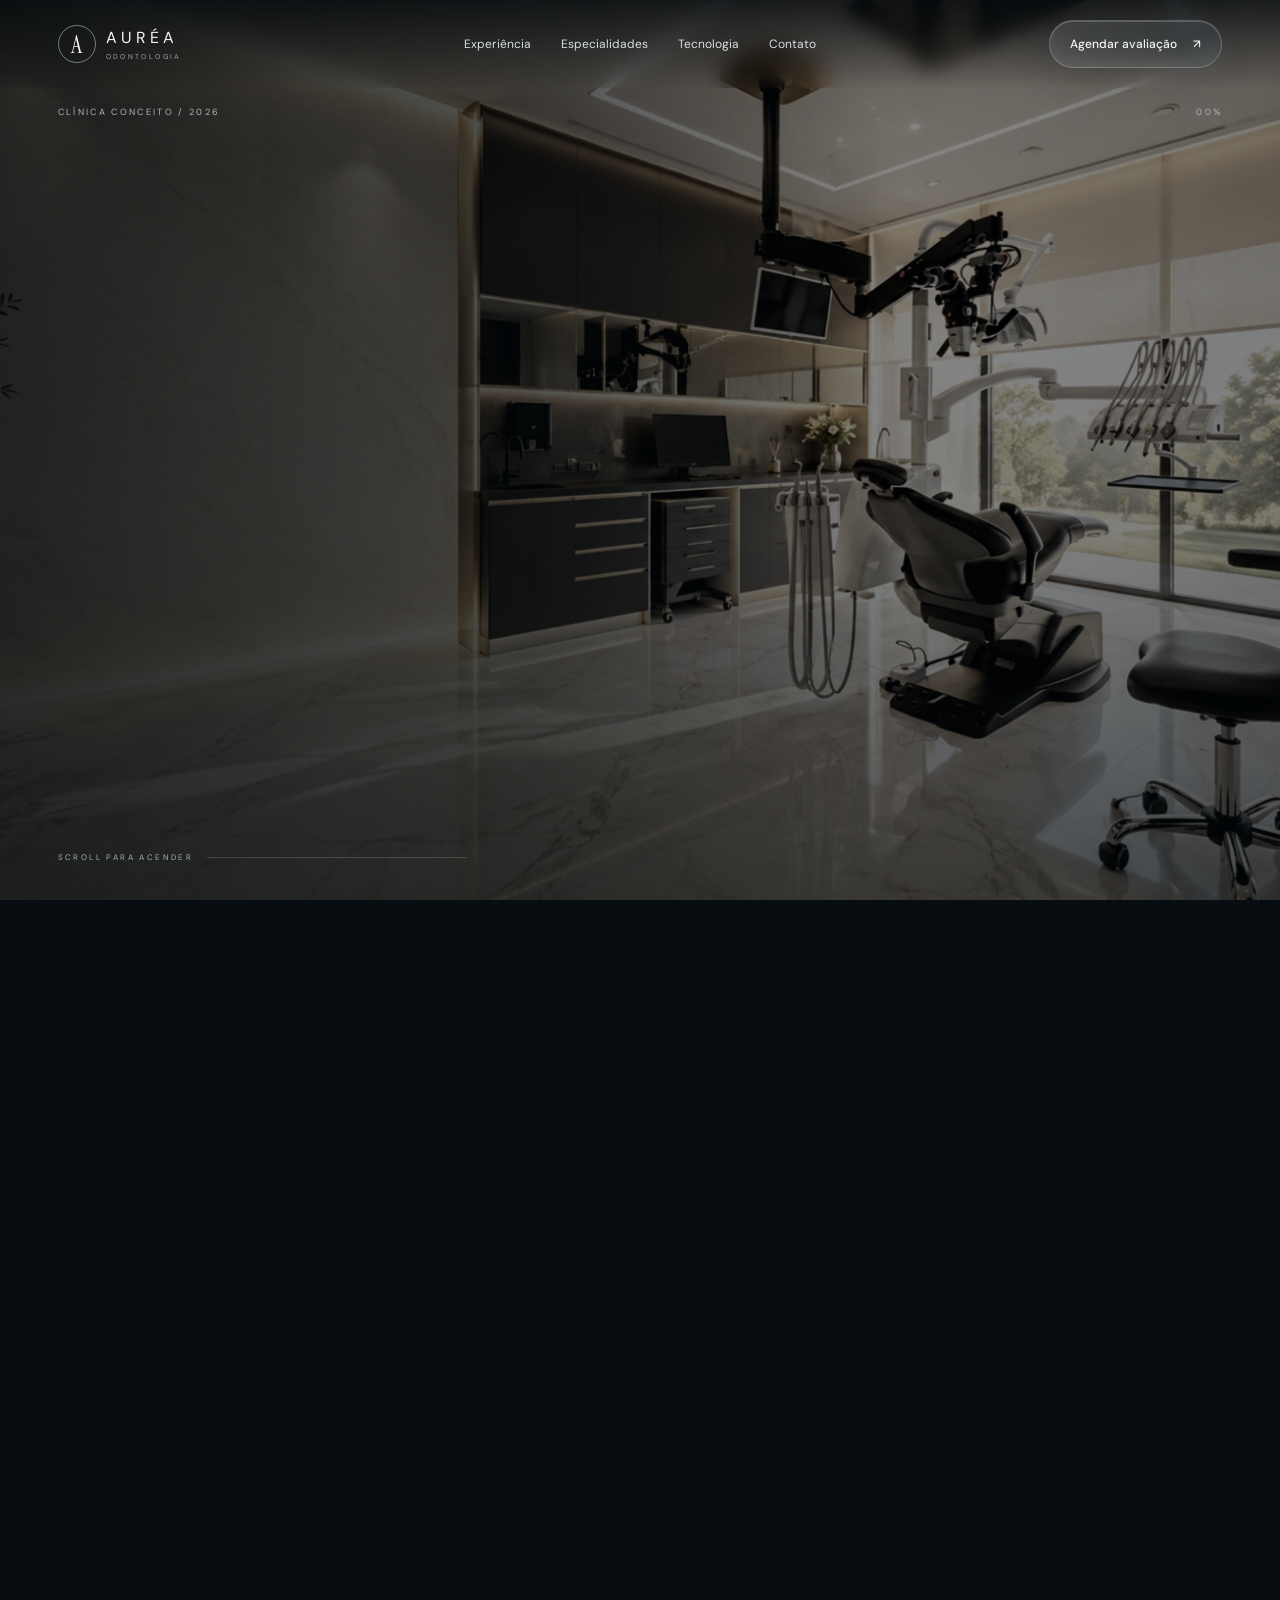
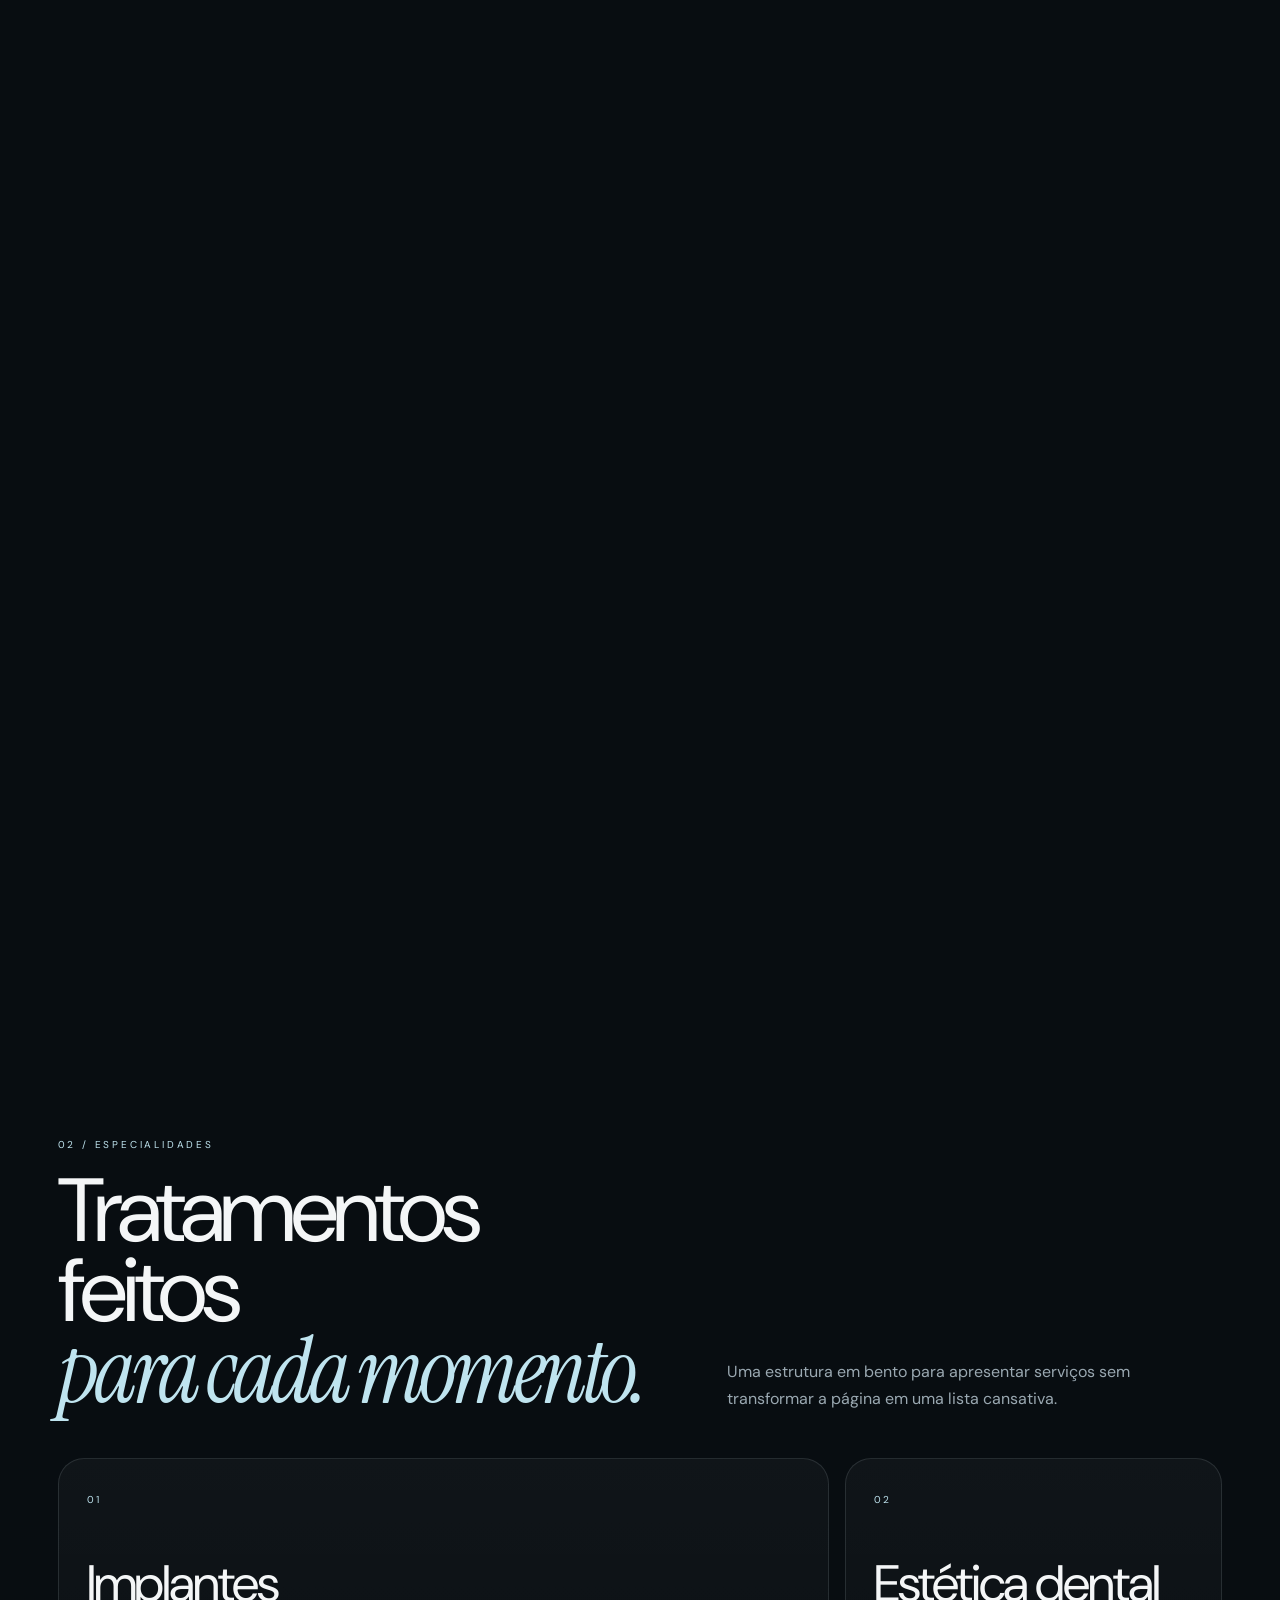
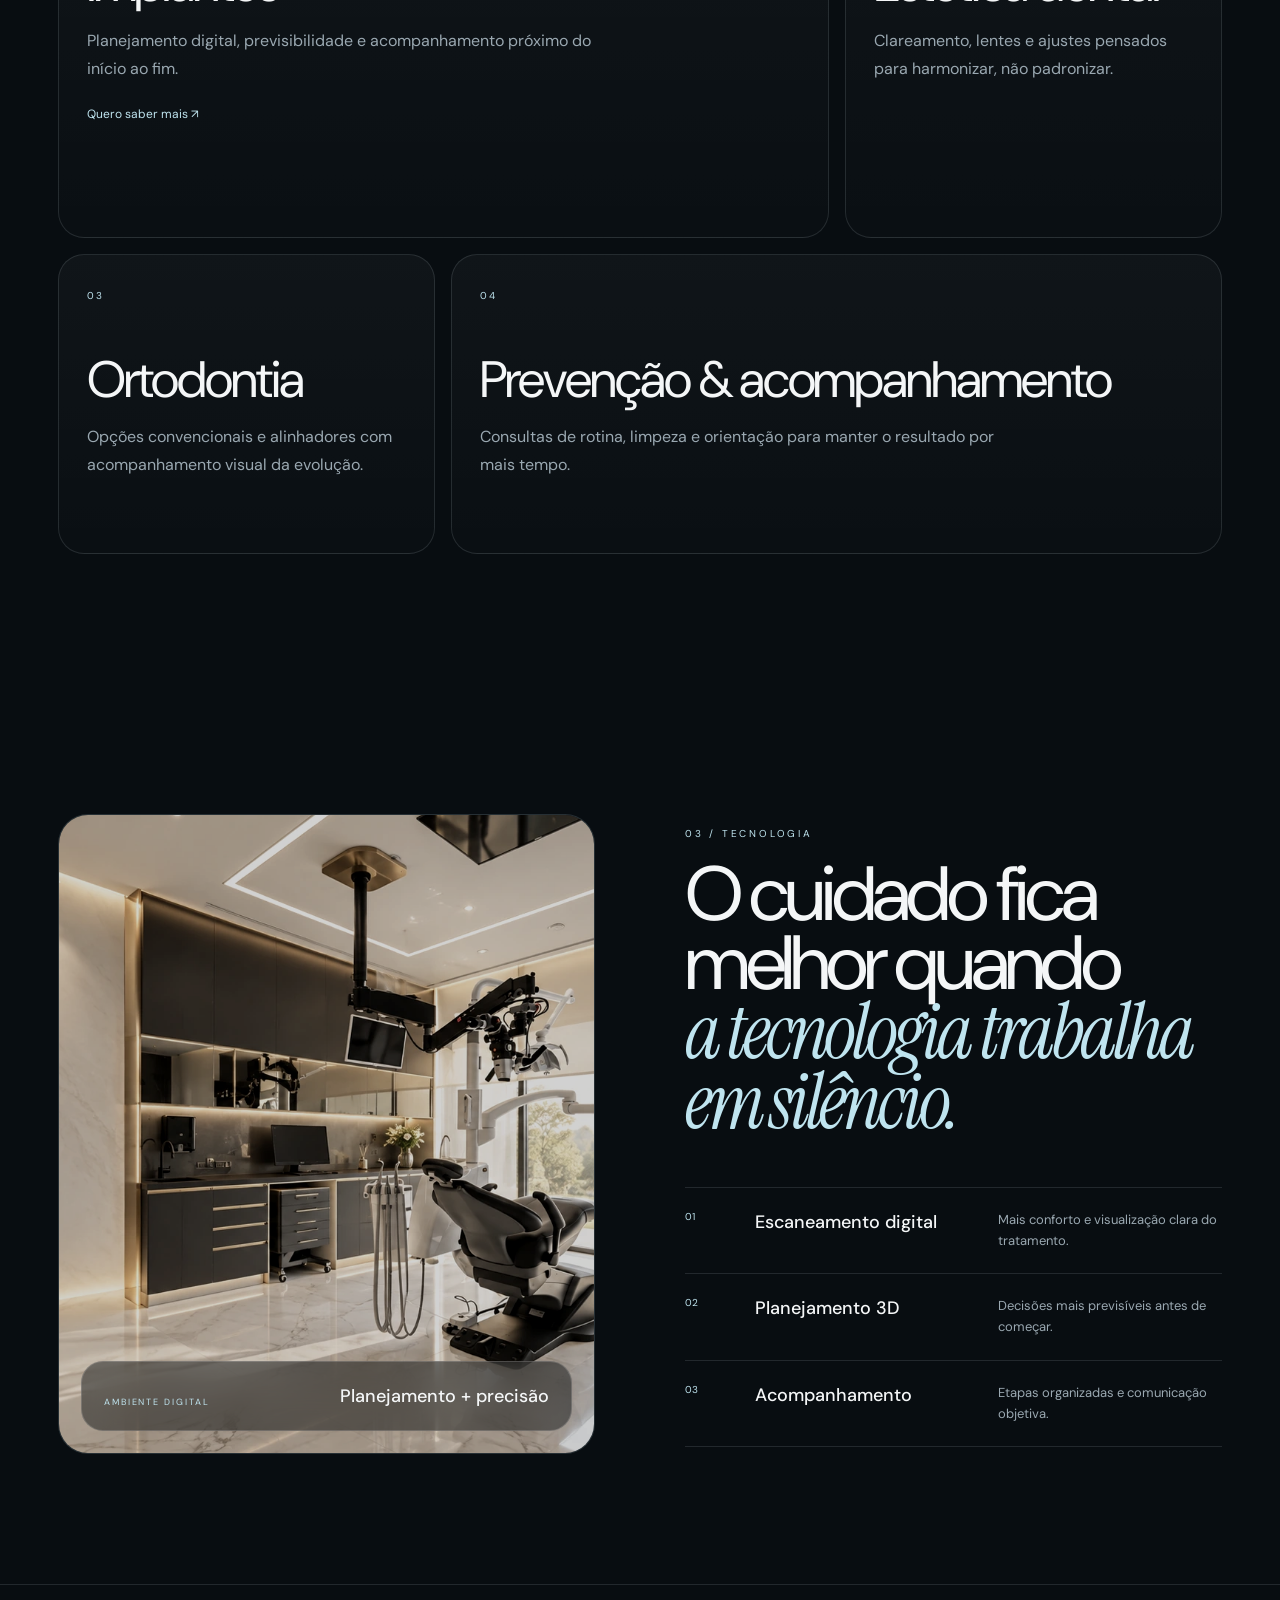
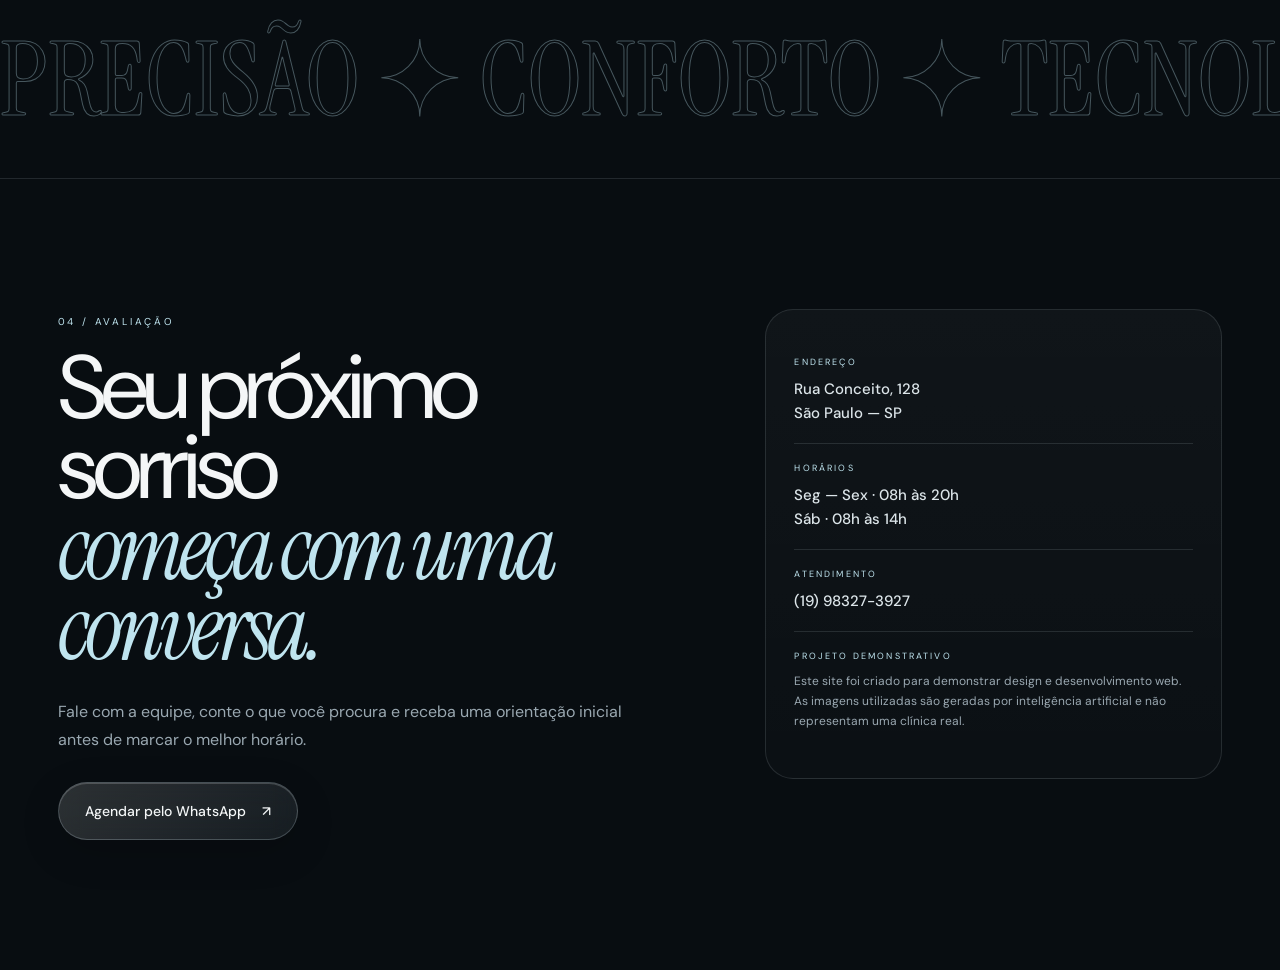
==== projects/aurea-odontologia/index.html @ 2e940f2f "Add files via upload" ====
<!doctype html>
<html lang="pt-BR">
<head>
  <meta charset="utf-8" />
  <meta name="viewport" content="width=device-width,initial-scale=1" />
  <meta name="description" content="Auréa Odontologia — projeto demonstrativo de clínica odontológica premium, com experiência interativa e atendimento humanizado." />
  <meta name="theme-color" content="#0a0f13" />
  <title>Auréa Odontologia — Precisão, conforto e cuidado</title>
  <link rel="preconnect" href="https://fonts.googleapis.com">
  <link rel="preconnect" href="https://fonts.gstatic.com" crossorigin>
  <link href="https://fonts.googleapis.com/css2?family=DM+Sans:wght@300;400;500;600&family=Instrument+Serif:ital@0;1&display=swap" rel="stylesheet">
  <link rel="stylesheet" href="styles.css" />
</head>
<body>
  <div class="grain" aria-hidden="true"></div>

  <header class="nav" id="nav">
    <a class="brand" href="#inicio">
      <span class="brand__mark">A</span>
      <span class="brand__name">AURÉA</span>
      <small>ODONTOLOGIA</small>
    </a>

    <nav class="nav__links" aria-label="Navegação principal">
      <a href="#experiencia">Experiência</a>
      <a href="#especialidades">Especialidades</a>
      <a href="#tecnologia">Tecnologia</a>
      <a href="#contato">Contato</a>
    </nav>

    <a class="nav__cta glass-btn" href="#contato">Agendar avaliação <span>↗</span></a>
  </header>

  <main>
    <section class="hero-sequence" id="inicio">
      <div class="hero-sticky" id="heroSticky">
        <div class="hero-media" id="heroMedia" aria-hidden="true">
          <img src="assets/clinic-premium.webp" alt="" id="clinicImage" />
          <div class="hero-darkness" id="heroDarkness"></div>
          <div class="light light--ceiling-a" id="lightA"></div>
          <div class="light light--ceiling-b" id="lightB"></div>
          <div class="light light--wall" id="lightWall"></div>
          <div class="light light--floor" id="lightFloor"></div>
          <div class="mouse-spotlight" id="mouseSpotlight"></div>
          <div class="hero-reflection" id="heroReflection"></div>
        </div>

        <div class="hero-content">
          <div class="hero-meta">
            <span>CLÍNICA CONCEITO / 2026</span>
            <span class="progress-label" id="progressLabel">00%</span>
          </div>

          <div class="hero-copy">
            <p class="eyebrow hero-step" data-start="0.02" data-end="0.20">ODONTOLOGIA PREMIUM</p>

            <h1>
              <span class="hero-line hero-step" data-start="0.04" data-end="0.24">PRECISÃO.</span>
              <span class="hero-line hero-line--accent hero-step" data-start="0.20" data-end="0.42">CONFORTO.</span>
              <span class="hero-line hero-step" data-start="0.40" data-end="0.62">TECNOLOGIA.</span>
              <span class="hero-line hero-line--serif hero-step" data-start="0.60" data-end="0.84">CUIDADO.</span>
            </h1>

            <div class="hero-final hero-step" data-start="0.75" data-end="0.96">
              <p>Uma experiência pensada para transformar a forma como você se sente dentro de uma clínica odontológica.</p>
              <a class="glass-btn glass-btn--large" href="#contato">Agendar avaliação <span>↗</span></a>
            </div>
          </div>

          <div class="hero-scroll">
            <span>SCROLL PARA ACENDER</span>
            <i><b id="scrollFill"></b></i>
          </div>
        </div>
      </div>
    </section>

    <section class="experience section" id="experiencia">
      <div class="shell experience__grid">
        <div class="experience__intro reveal">
          <span class="section-index">01 / EXPERIÊNCIA</span>
          <h2>Menos sensação de consultório.<br><em>Mais sensação de cuidado.</em></h2>
        </div>

        <div class="experience__copy reveal">
          <p class="lead">A proposta da Auréa é simples: unir uma clínica bonita, tecnologia de ponta e um atendimento que explica cada etapa sem complicar.</p>
          <p>O paciente sabe o que vai acontecer, quanto tempo leva e por que aquele tratamento faz sentido. Sem pressa e sem excesso de informação.</p>
        </div>
      </div>
    </section>

    <section class="specialties section" id="especialidades">
      <div class="shell">
        <header class="section-head reveal">
          <div>
            <span class="section-index">02 / ESPECIALIDADES</span>
            <h2>Tratamentos feitos<br><em>para cada momento.</em></h2>
          </div>
          <p>Uma estrutura em bento para apresentar serviços sem transformar a página em uma lista cansativa.</p>
        </header>

        <div class="bento">
          <article class="bento-card bento-card--large spotlight-card reveal">
            <span>01</span>
            <h3>Implantes</h3>
            <p>Planejamento digital, previsibilidade e acompanhamento próximo do início ao fim.</p>
            <a href="#contato">Quero saber mais ↗</a>
          </article>

          <article class="bento-card spotlight-card reveal">
            <span>02</span>
            <h3>Estética dental</h3>
            <p>Clareamento, lentes e ajustes pensados para harmonizar, não padronizar.</p>
          </article>

          <article class="bento-card spotlight-card reveal">
            <span>03</span>
            <h3>Ortodontia</h3>
            <p>Opções convencionais e alinhadores com acompanhamento visual da evolução.</p>
          </article>

          <article class="bento-card bento-card--wide spotlight-card reveal">
            <span>04</span>
            <h3>Prevenção & acompanhamento</h3>
            <p>Consultas de rotina, limpeza e orientação para manter o resultado por mais tempo.</p>
          </article>
        </div>
      </div>
    </section>

    <section class="technology section" id="tecnologia">
      <div class="shell technology__grid">
        <div class="technology__visual reveal" id="techVisual">
          <img src="assets/clinic-premium.webp" alt="Interior premium da clínica Auréa" />
          <div class="tech-glass">
            <span>AMBIENTE DIGITAL</span>
            <strong>Planejamento + precisão</strong>
          </div>
        </div>

        <div class="technology__copy reveal">
          <span class="section-index">03 / TECNOLOGIA</span>
          <h2>O cuidado fica melhor quando<br><em>a tecnologia trabalha em silêncio.</em></h2>
          <div class="tech-list">
            <div><span>01</span><strong>Escaneamento digital</strong><p>Mais conforto e visualização clara do tratamento.</p></div>
            <div><span>02</span><strong>Planejamento 3D</strong><p>Decisões mais previsíveis antes de começar.</p></div>
            <div><span>03</span><strong>Acompanhamento</strong><p>Etapas organizadas e comunicação objetiva.</p></div>
          </div>
        </div>
      </div>
    </section>

    <section class="manifesto section">
      <div class="manifesto__track" aria-hidden="true">
        <span>PRECISÃO ✦ CONFORTO ✦ TECNOLOGIA ✦ CUIDADO ✦ </span>
        <span>PRECISÃO ✦ CONFORTO ✦ TECNOLOGIA ✦ CUIDADO ✦ </span>
      </div>
    </section>

    <section class="contact section" id="contato">
      <div class="shell contact__grid">
        <div class="contact__copy reveal">
          <span class="section-index">04 / AVALIAÇÃO</span>
          <h2>Seu próximo sorriso<br><em>começa com uma conversa.</em></h2>
          <p>Fale com a equipe, conte o que você procura e receba uma orientação inicial antes de marcar o melhor horário.</p>
          <a class="glass-btn glass-btn--large" href="https://wa.me/5519983273927" target="_blank" rel="noopener">Agendar pelo WhatsApp <span>↗</span></a>
        </div>

        <div class="contact-card reveal">
          <div>
            <span>ENDEREÇO</span>
            <strong>Rua Conceito, 128<br>São Paulo — SP</strong>
          </div>
          <div>
            <span>HORÁRIOS</span>
            <strong>Seg — Sex · 08h às 20h<br>Sáb · 08h às 14h</strong>
          </div>
          <div>
            <span>ATENDIMENTO</span>
            <strong>(19) 98327-3927</strong>
          </div>
          <div class="demo-note">
            <span>PROJETO DEMONSTRATIVO</span>
            <p>Este site foi criado para demonstrar design e desenvolvimento web. As imagens utilizadas são geradas por inteligência artificial e não representam uma clínica real.</p>
          </div>
        </div>
      </div>
    </section>
  </main>

  <script src="script.js"></script>
</body>
</html>
---- projects/aurea-odontologia/styles.css ----
:root{
  --bg:#080d11;
  --panel:#0d1419;
  --panel-2:#111a20;
  --text:#f4f6f7;
  --muted:#9aa8b1;
  --line:rgba(223,237,244,.12);
  --cyan:#bfe4ef;
  --cyan-strong:#78c4d6;
  --silver:#dce7ec;
  --gold:#c8b081;
  --pad:clamp(20px,4.5vw,76px);
  --ease:cubic-bezier(.2,.72,.2,1);
  --serif:"Instrument Serif",Georgia,serif;
  --sans:"DM Sans",Arial,sans-serif;
}
*{box-sizing:border-box}
html{scroll-behavior:smooth}
body{margin:0;background:var(--bg);color:var(--text);font-family:var(--sans);overflow-x:hidden}
a{color:inherit;text-decoration:none}
img{display:block;max-width:100%}
::selection{background:var(--cyan);color:#061017}
.grain{position:fixed;inset:0;z-index:80;pointer-events:none;opacity:.035;background-image:url("data:image/svg+xml,%3Csvg viewBox='0 0 180 180' xmlns='http://www.w3.org/2000/svg'%3E%3Cfilter id='n'%3E%3CfeTurbulence type='fractalNoise' baseFrequency='.85' numOctaves='4' stitchTiles='stitch'/%3E%3C/filter%3E%3Crect width='100%25' height='100%25' filter='url(%23n)' opacity='.8'/%3E%3C/svg%3E");mix-blend-mode:soft-light}
.shell{padding-inline:var(--pad)}
.section{padding:130px 0}
.section-index{font-size:10px;letter-spacing:.28em;color:var(--cyan);text-transform:uppercase}

.nav{position:fixed;top:0;left:0;right:0;z-index:50;display:grid;grid-template-columns:1fr auto 1fr;align-items:center;padding:20px var(--pad);background:linear-gradient(to bottom,rgba(5,9,12,.78),rgba(5,9,12,0));backdrop-filter:blur(10px)}
.brand{display:grid;grid-template-columns:auto auto;column-gap:10px;align-items:center;width:max-content}
.brand__mark{grid-row:1/3;width:38px;height:38px;border:1px solid rgba(191,228,239,.5);border-radius:50%;display:grid;place-items:center;font-family:var(--serif);font-size:24px}
.brand__name{font-size:16px;letter-spacing:.26em}
.brand small{font-size:7px;letter-spacing:.34em;color:var(--muted)}
.nav__links{display:flex;gap:30px;font-size:12px;color:#d7e0e5}
.nav__links a{position:relative;padding:8px 0}
.nav__links a::after{content:"";position:absolute;left:0;bottom:0;width:100%;height:1px;background:var(--cyan);transform:scaleX(0);transform-origin:right;transition:transform .35s var(--ease)}
.nav__links a:hover::after{transform:scaleX(1);transform-origin:left}
.nav__cta{justify-self:end}

.glass-btn{display:inline-flex;align-items:center;justify-content:center;gap:16px;min-height:48px;padding:0 20px;border-radius:999px;border:1px solid rgba(216,235,243,.22);background:linear-gradient(135deg,rgba(255,255,255,.15),rgba(191,228,239,.08));box-shadow:inset 0 1px 0 rgba(255,255,255,.18),0 12px 40px rgba(0,0,0,.16);backdrop-filter:blur(14px);font-size:12px;font-weight:500;transition:transform .35s var(--ease),background .35s,border-color .35s}
.glass-btn:hover{transform:translateY(-2px);border-color:rgba(191,228,239,.5);background:linear-gradient(135deg,rgba(255,255,255,.21),rgba(120,196,214,.13))}
.glass-btn--large{min-height:58px;padding:0 26px;font-size:14px}

.hero-sequence{height:220vh;position:relative}
.hero-sticky{position:sticky;top:0;height:100vh;overflow:hidden;background:#05090c}
.hero-media{position:absolute;inset:0;overflow:hidden}
.hero-media img{width:100%;height:100%;object-fit:cover;object-position:center;transform:scale(1.025);filter:saturate(.62) brightness(.72) contrast(1.08);will-change:transform,filter}
.hero-darkness{position:absolute;inset:0;background:linear-gradient(90deg,rgba(4,8,11,.9) 0%,rgba(4,8,11,.66) 42%,rgba(4,8,11,.33) 70%,rgba(4,8,11,.38) 100%),linear-gradient(0deg,rgba(3,7,9,.55),transparent 42%);opacity:.86;pointer-events:none}
.light{position:absolute;pointer-events:none;opacity:0;mix-blend-mode:screen;will-change:opacity,transform,filter}
.light--ceiling-a{left:0;top:0;width:48%;height:34%;background:radial-gradient(ellipse at 34% 8%,rgba(210,246,255,.55),rgba(120,196,214,.12) 28%,transparent 70%);filter:blur(18px)}
.light--ceiling-b{right:4%;top:-2%;width:56%;height:38%;background:radial-gradient(ellipse at 58% 10%,rgba(222,247,255,.52),rgba(120,196,214,.1) 30%,transparent 72%);filter:blur(20px)}
.light--wall{left:-6%;top:18%;width:38%;height:58%;background:radial-gradient(ellipse at 28% 46%,rgba(191,228,239,.30),rgba(191,228,239,.06) 42%,transparent 74%);filter:blur(26px)}
.light--floor{left:14%;right:9%;bottom:-12%;height:46%;background:radial-gradient(ellipse at 54% 36%,rgba(174,226,239,.22),rgba(200,176,129,.08) 36%,transparent 72%);filter:blur(24px)}
.mouse-spotlight{position:absolute;width:420px;height:420px;border-radius:50%;pointer-events:none;background:radial-gradient(circle,rgba(210,244,253,.19) 0%,rgba(138,210,227,.08) 24%,rgba(0,0,0,0) 68%);transform:translate(-50%,-50%);opacity:0;mix-blend-mode:screen;filter:blur(6px);transition:opacity .35s}
.hero-reflection{position:absolute;inset:-40% -10%;background:linear-gradient(105deg,transparent 35%,rgba(255,255,255,.08) 46%,rgba(191,228,239,.1) 50%,transparent 61%);transform:translateX(-55%);opacity:.0;mix-blend-mode:screen;pointer-events:none}

.hero-content{position:relative;z-index:3;height:100%;padding:106px var(--pad) 38px;display:flex;flex-direction:column}
.hero-meta{display:flex;justify-content:space-between;font-size:9px;letter-spacing:.26em;color:#aab9c1;text-transform:uppercase}
.hero-copy{margin-top:auto;margin-bottom:auto;max-width:1040px}
.eyebrow{margin:0 0 18px;font-size:10px;letter-spacing:.35em;color:var(--cyan)}
.hero-copy h1{margin:0;display:flex;flex-direction:column;align-items:flex-start}
.hero-line{display:block;font-size:clamp(72px,10vw,162px);line-height:.75;letter-spacing:-.055em;font-weight:500;opacity:0;transform:translateY(38px);filter:blur(8px);will-change:transform,opacity,filter}
.hero-line--accent{color:var(--cyan)}
.hero-line--serif{font-family:var(--serif);font-style:italic;font-weight:400;color:var(--silver);letter-spacing:-.035em}
.hero-final{display:flex;align-items:center;gap:24px;margin-top:36px;opacity:0;transform:translateY(26px)}
.hero-final p{max-width:470px;margin:0;font-size:15px;line-height:1.65;color:#c8d4da}
.hero-step{will-change:opacity,transform,filter}
.hero-scroll{display:flex;align-items:center;gap:14px;font-size:8px;letter-spacing:.3em;color:#9fb0b8;text-transform:uppercase}
.hero-scroll i{display:block;width:min(260px,34vw);height:1px;background:rgba(255,255,255,.15);overflow:hidden}
.hero-scroll i b{display:block;height:100%;width:0;background:linear-gradient(90deg,var(--cyan-strong),var(--cyan));box-shadow:0 0 16px rgba(120,196,214,.8)}

.experience__grid{display:grid;grid-template-columns:1.1fr .9fr;gap:8vw;align-items:start}
.experience__intro h2,.section-head h2,.technology__copy h2,.contact__copy h2{margin:18px 0 0;font-size:clamp(52px,7vw,104px);line-height:.9;letter-spacing:-.055em;font-weight:400}
.experience__intro h2 em,.section-head h2 em,.technology__copy h2 em,.contact__copy h2 em{font-family:var(--serif);font-style:italic;color:var(--cyan);font-weight:400}
.experience__copy{padding-top:44px}
.experience__copy p{color:var(--muted);line-height:1.78;font-size:16px}
.experience__copy .lead{color:#dbe3e7;font-size:24px;line-height:1.48}

.section-head{display:grid;grid-template-columns:1.1fr .9fr;gap:5vw;align-items:end;margin-bottom:46px}
.section-head p{margin:0;color:var(--muted);line-height:1.7;max-width:420px}
.bento{display:grid;grid-template-columns:repeat(12,1fr);grid-auto-rows:minmax(180px,auto);gap:16px}
.bento-card{position:relative;grid-column:span 4;min-height:300px;padding:28px;border:1px solid var(--line);border-radius:26px;background:linear-gradient(180deg,rgba(255,255,255,.035),rgba(255,255,255,.012));overflow:hidden;isolation:isolate;transition:transform .4s var(--ease),border-color .4s}
.bento-card--large{grid-column:span 8;min-height:380px}
.bento-card--wide{grid-column:span 8}
.bento-card::before{content:"";position:absolute;inset:0;background:radial-gradient(circle at var(--mx,50%) var(--my,50%),rgba(191,228,239,.14),rgba(191,228,239,.035) 28%,transparent 62%);opacity:0;transition:opacity .3s;z-index:-1}
.bento-card:hover{transform:translateY(-6px);border-color:rgba(191,228,239,.28)}
.bento-card:hover::before{opacity:1}
.bento-card>span{font-size:10px;color:var(--cyan);letter-spacing:.2em}
.bento-card h3{margin:42px 0 10px;font-size:clamp(32px,4vw,58px);letter-spacing:-.04em;font-weight:400}
.bento-card p{max-width:520px;margin:0;color:var(--muted);line-height:1.7}
.bento-card a{display:inline-block;margin-top:24px;font-size:12px;color:var(--cyan)}

.technology__grid{display:grid;grid-template-columns:1fr 1fr;gap:7vw;align-items:center}
.technology__visual{position:relative;border-radius:30px;overflow:hidden;border:1px solid var(--line);min-height:640px;background:#0c1419}
.technology__visual img{width:100%;height:100%;position:absolute;inset:0;object-fit:cover;object-position:60% center;transform:scale(1.07);filter:saturate(.72) contrast(1.04) brightness(.82)}
.tech-glass{position:absolute;left:22px;right:22px;bottom:22px;padding:22px;border-radius:22px;border:1px solid rgba(255,255,255,.16);background:rgba(7,12,15,.46);backdrop-filter:blur(16px);display:flex;justify-content:space-between;align-items:end;gap:20px}
.tech-glass span{font-size:9px;letter-spacing:.22em;color:var(--cyan)}
.tech-glass strong{font-size:18px;font-weight:500}
.technology__copy h2{font-size:clamp(48px,6vw,86px)}
.tech-list{margin-top:50px;border-top:1px solid var(--line)}
.tech-list>div{display:grid;grid-template-columns:52px 1fr 1fr;gap:18px;align-items:start;padding:22px 0;border-bottom:1px solid var(--line)}
.tech-list span{font-size:10px;color:var(--cyan)}
.tech-list strong{font-size:18px;font-weight:500}
.tech-list p{margin:0;color:var(--muted);font-size:13px;line-height:1.6}

.manifesto{padding-block:50px;border-block:1px solid var(--line);overflow:hidden}
.manifesto__track{display:flex;width:max-content;animation:marquee 28s linear infinite;font-family:var(--serif);font-size:clamp(54px,8vw,116px);line-height:.9;color:transparent;-webkit-text-stroke:1px rgba(191,228,239,.34);white-space:nowrap}
@keyframes marquee{to{transform:translateX(-50%)}}

.contact__grid{display:grid;grid-template-columns:1.15fr .85fr;gap:7vw;align-items:start}
.contact__copy p{max-width:600px;color:var(--muted);font-size:16px;line-height:1.75;margin:28px 0}
.contact-card{border:1px solid var(--line);border-radius:28px;background:linear-gradient(180deg,rgba(255,255,255,.035),rgba(255,255,255,.015));padding:28px}
.contact-card>div{padding:18px 0;border-bottom:1px solid var(--line)}
.contact-card>div:last-child{border-bottom:0}
.contact-card span{display:block;font-size:9px;letter-spacing:.24em;color:var(--cyan);margin-bottom:9px}
.contact-card strong{font-size:15px;line-height:1.6;font-weight:500;color:#dce5e9}
.demo-note p{margin:0;color:var(--muted);font-size:12px;line-height:1.7}

.reveal{opacity:0;transform:translateY(28px);transition:opacity .9s var(--ease),transform .9s var(--ease)}
.reveal.is-visible{opacity:1;transform:none}

@media(max-width:1000px){
  .nav{grid-template-columns:1fr auto}.nav__links{display:none}
  .experience__grid,.section-head,.technology__grid,.contact__grid{grid-template-columns:1fr}
  .experience__copy{padding-top:0}
  .bento-card,.bento-card--large,.bento-card--wide{grid-column:span 6}
  .technology__visual{min-height:520px}
}
@media(max-width:680px){
  :root{--pad:18px}
  .nav{padding:15px 18px}.brand__name{font-size:14px}.brand small{font-size:6px}.brand__mark{width:34px;height:34px}.nav__cta{min-height:42px;padding-inline:15px;font-size:10px}
  .hero-sequence{height:195vh}.hero-content{padding-top:90px;padding-bottom:22px}
  .hero-line{font-size:clamp(52px,17vw,82px);line-height:.78}.hero-final{align-items:flex-start;flex-direction:column;gap:16px;margin-top:28px}.hero-final p{font-size:13px;max-width:330px}
  .hero-meta{font-size:7px}.hero-scroll{font-size:7px}.hero-scroll i{width:130px}
  .section{padding:96px 0}
  .experience__intro h2,.section-head h2,.technology__copy h2,.contact__copy h2{font-size:clamp(44px,13vw,66px)}
  .experience__copy .lead{font-size:20px}
  .bento{grid-template-columns:1fr}.bento-card,.bento-card--large,.bento-card--wide{grid-column:1;min-height:280px}
  .technology__visual{min-height:420px}
  .tech-list>div{grid-template-columns:38px 1fr}.tech-list p{grid-column:2}
  .tech-glass{flex-direction:column;align-items:flex-start}
}
@media(hover:none){.mouse-spotlight{display:none}.bento-card::before{display:none}}
@media(prefers-reduced-motion:reduce){*,*::before,*::after{animation-duration:.001ms!important;animation-iteration-count:1!important;transition-duration:.001ms!important;scroll-behavior:auto!important}.hero-sequence{height:100vh}.hero-line,.hero-final,.hero-step{opacity:1!important;transform:none!important;filter:none!important}.hero-media img{transform:scale(1.04)!important;filter:saturate(.92) brightness(.92)!important}.hero-darkness{opacity:.45!important}.light{opacity:.28!important}.reveal{opacity:1;transform:none}}
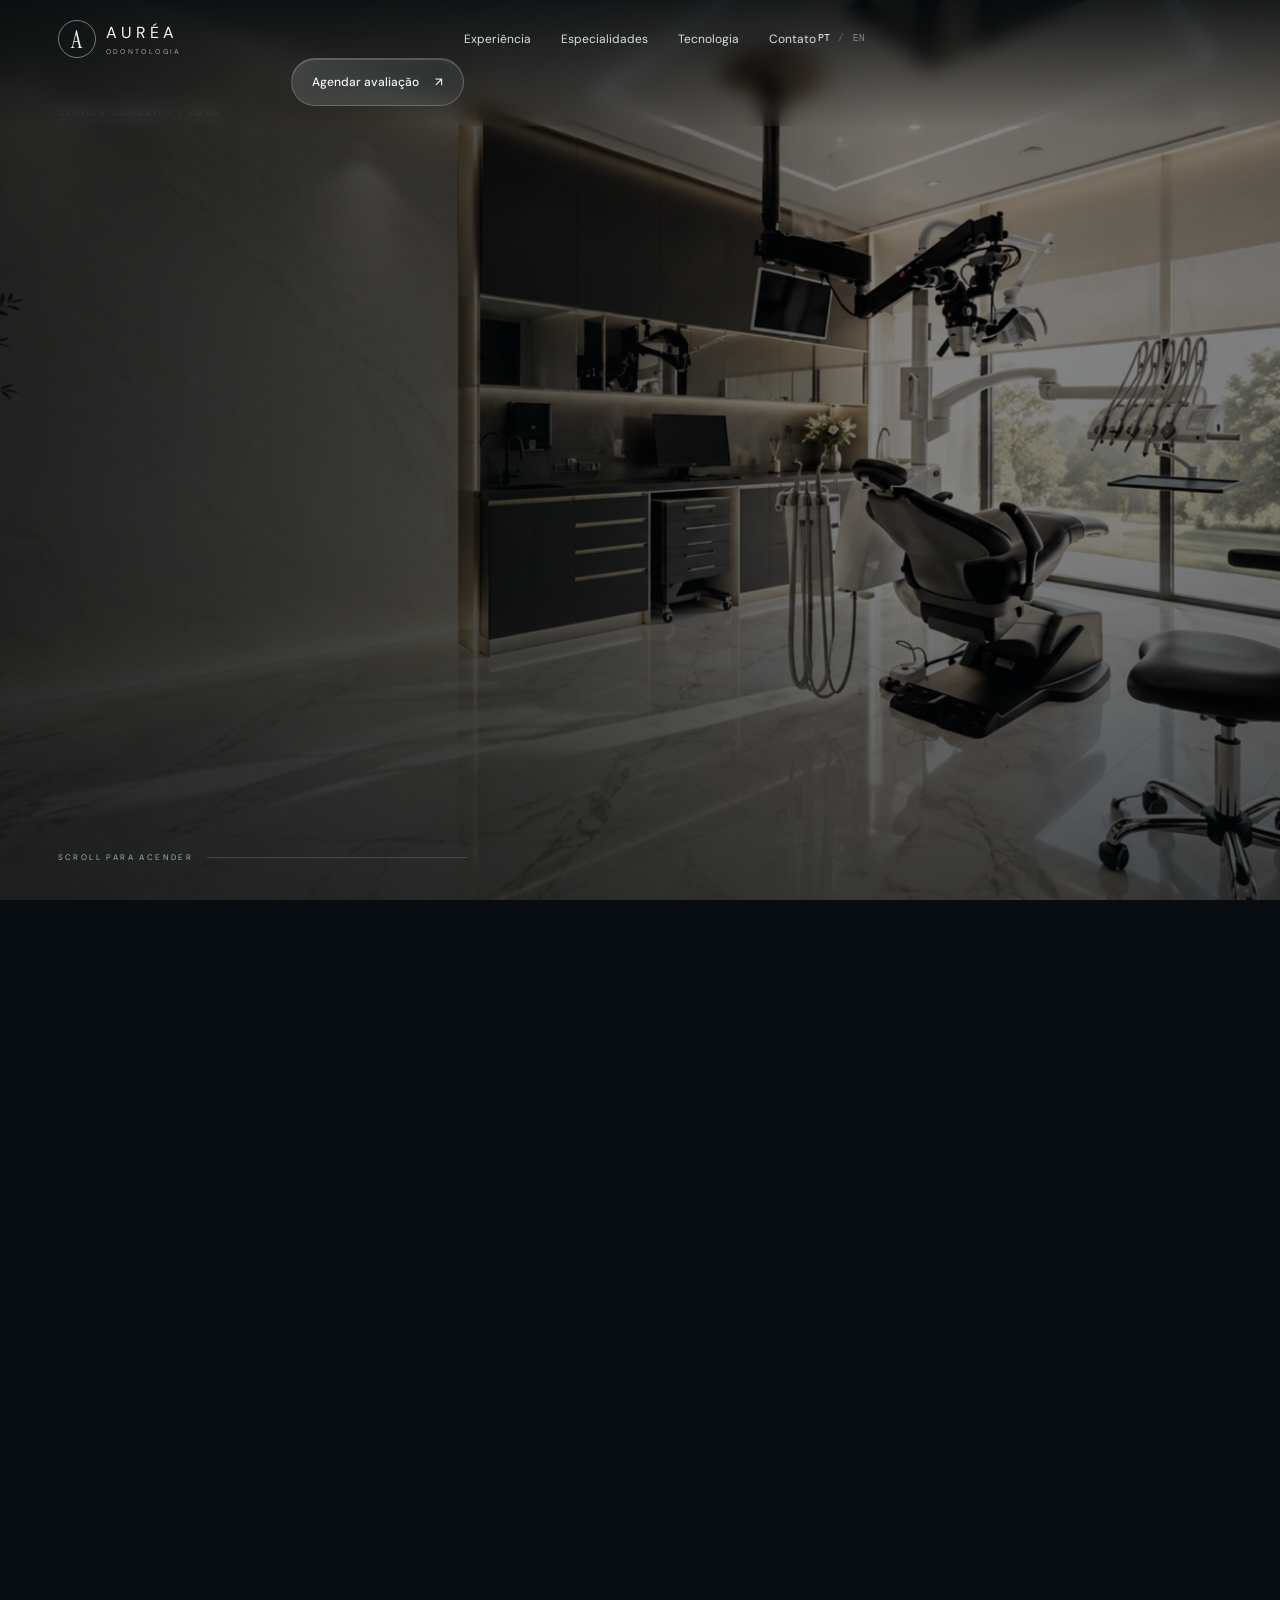
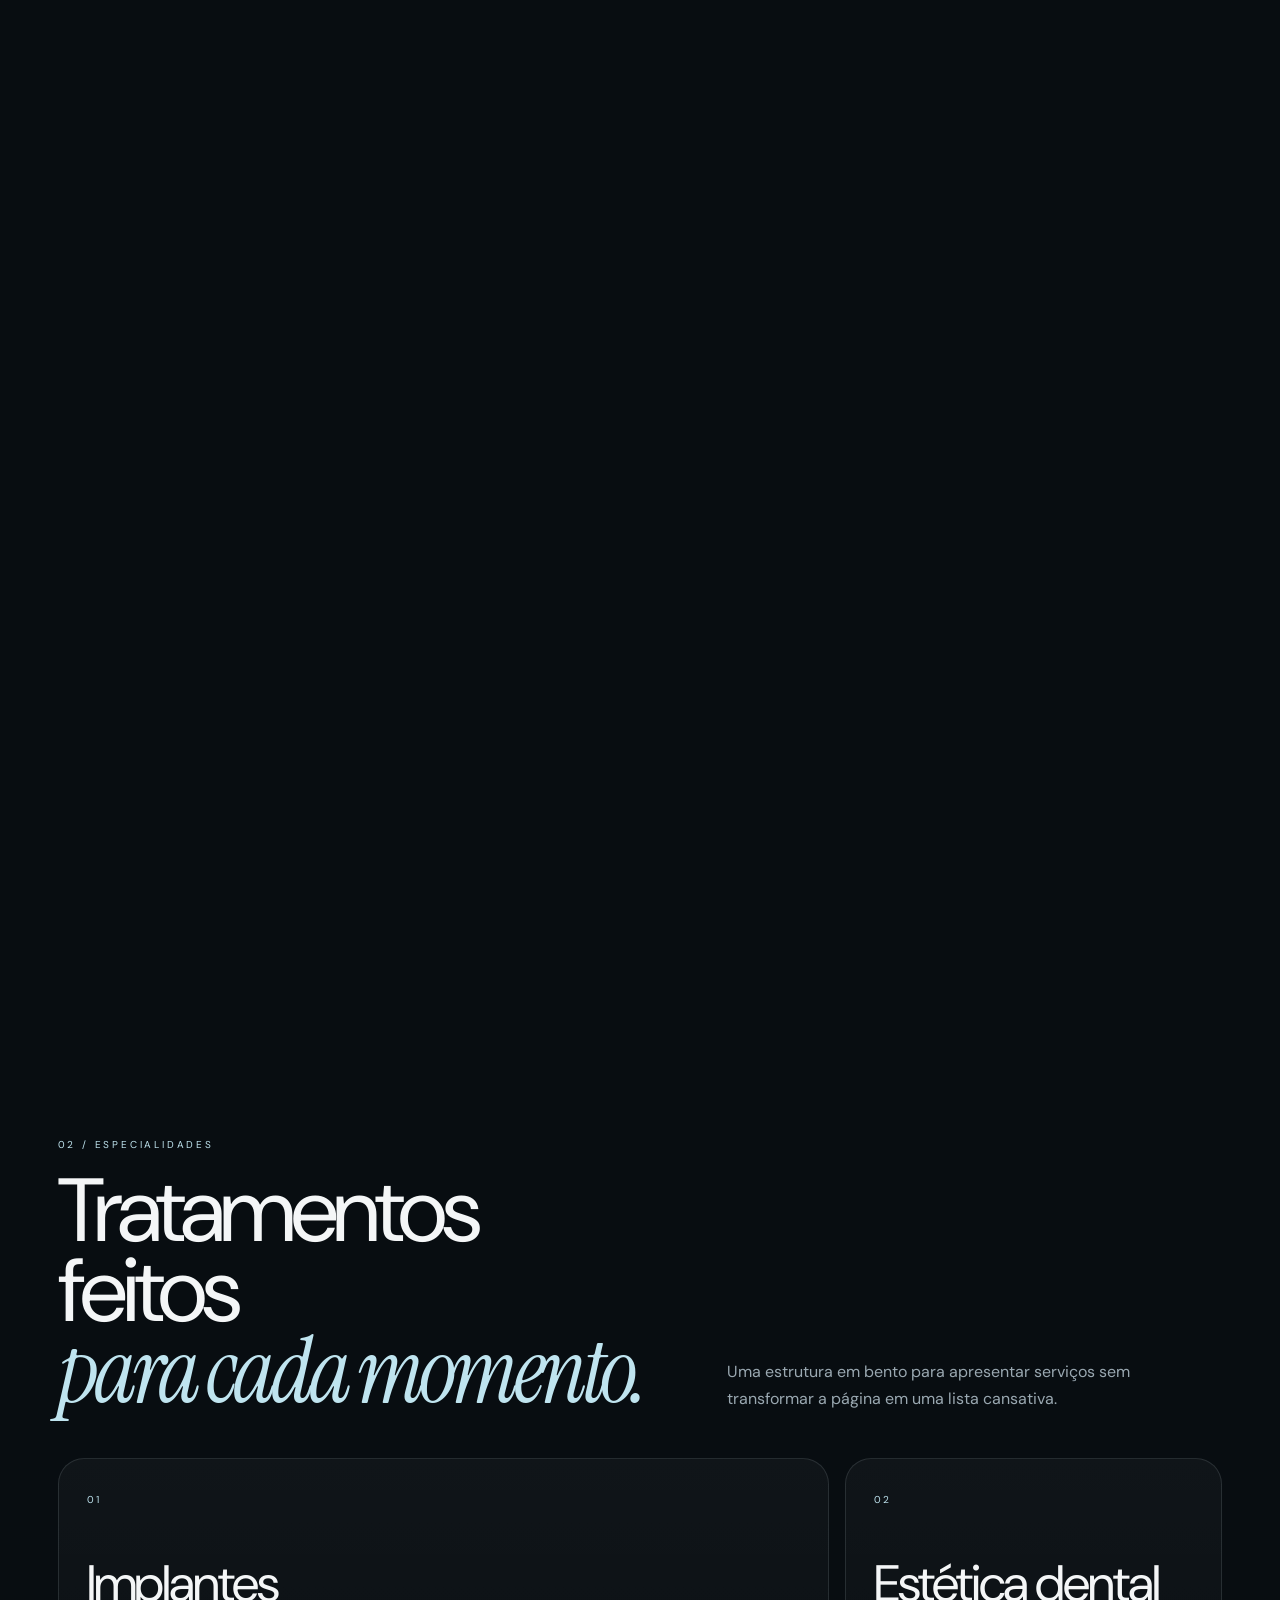
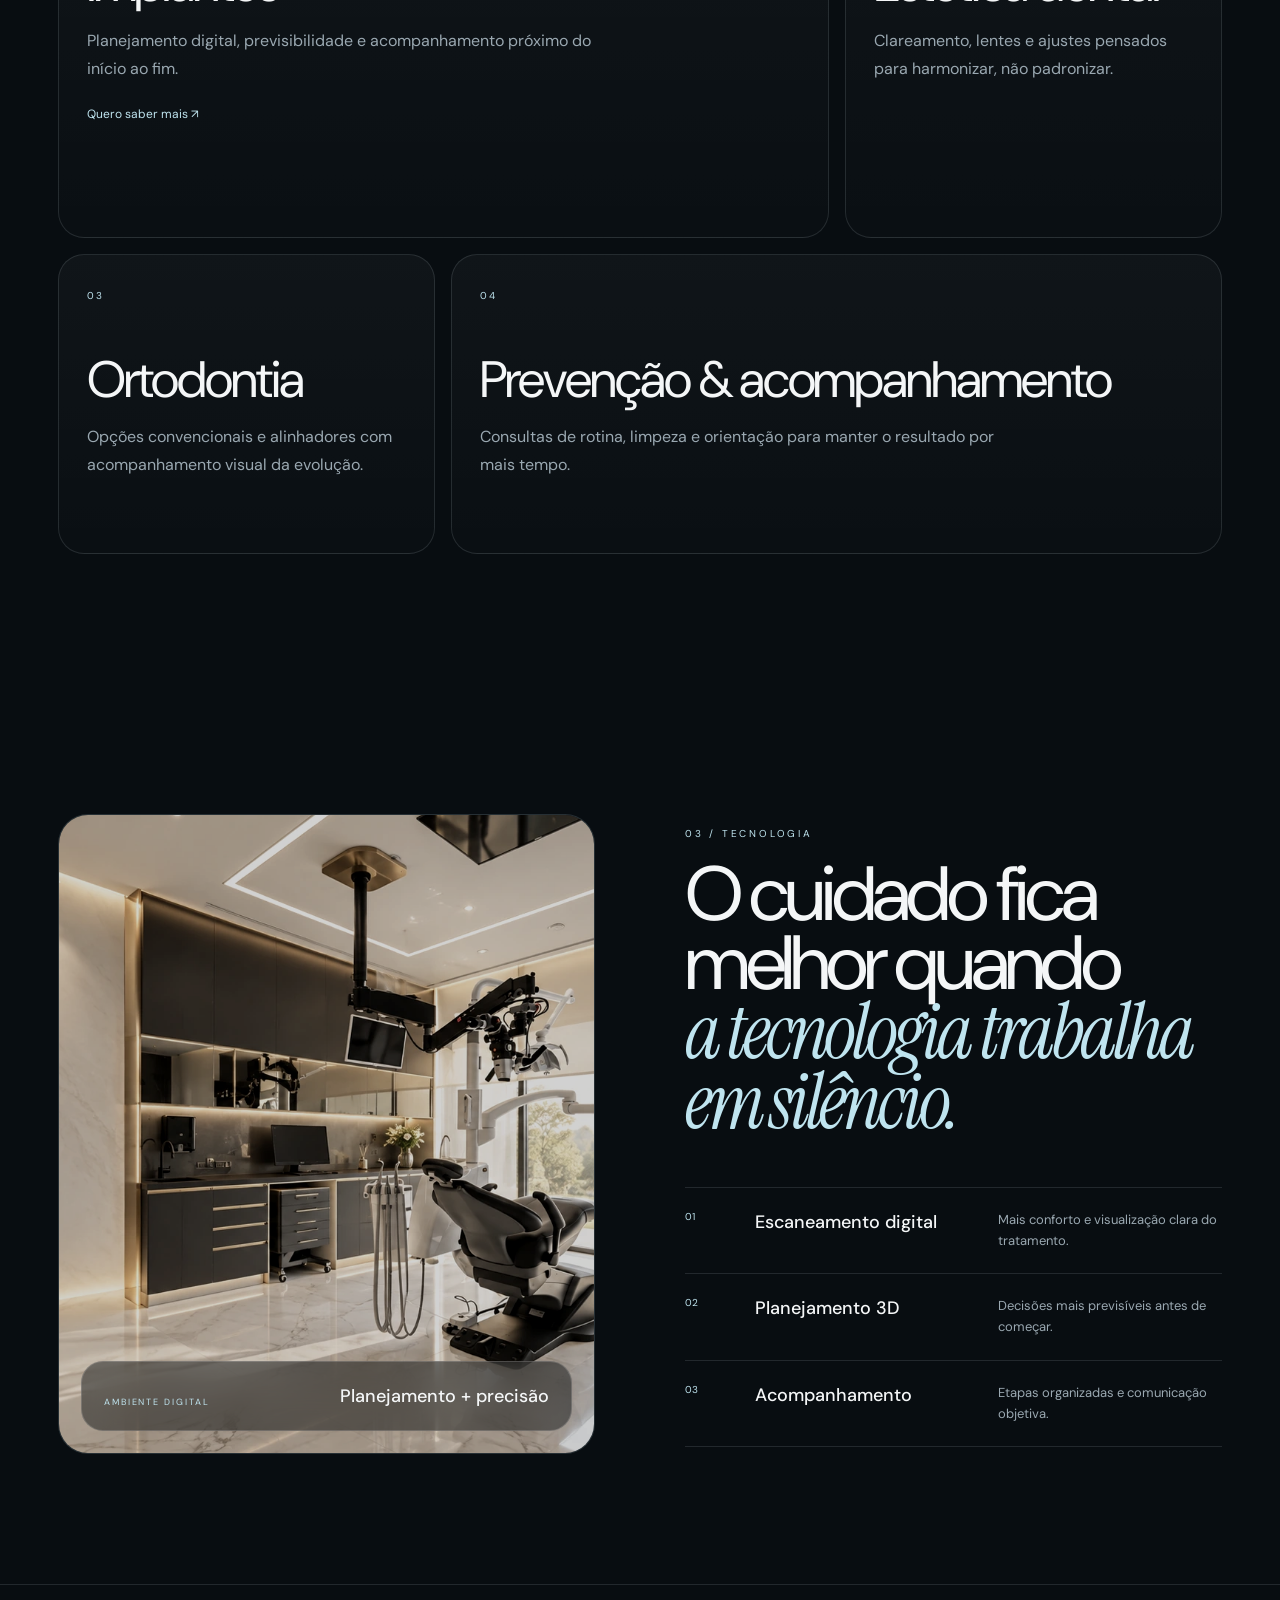
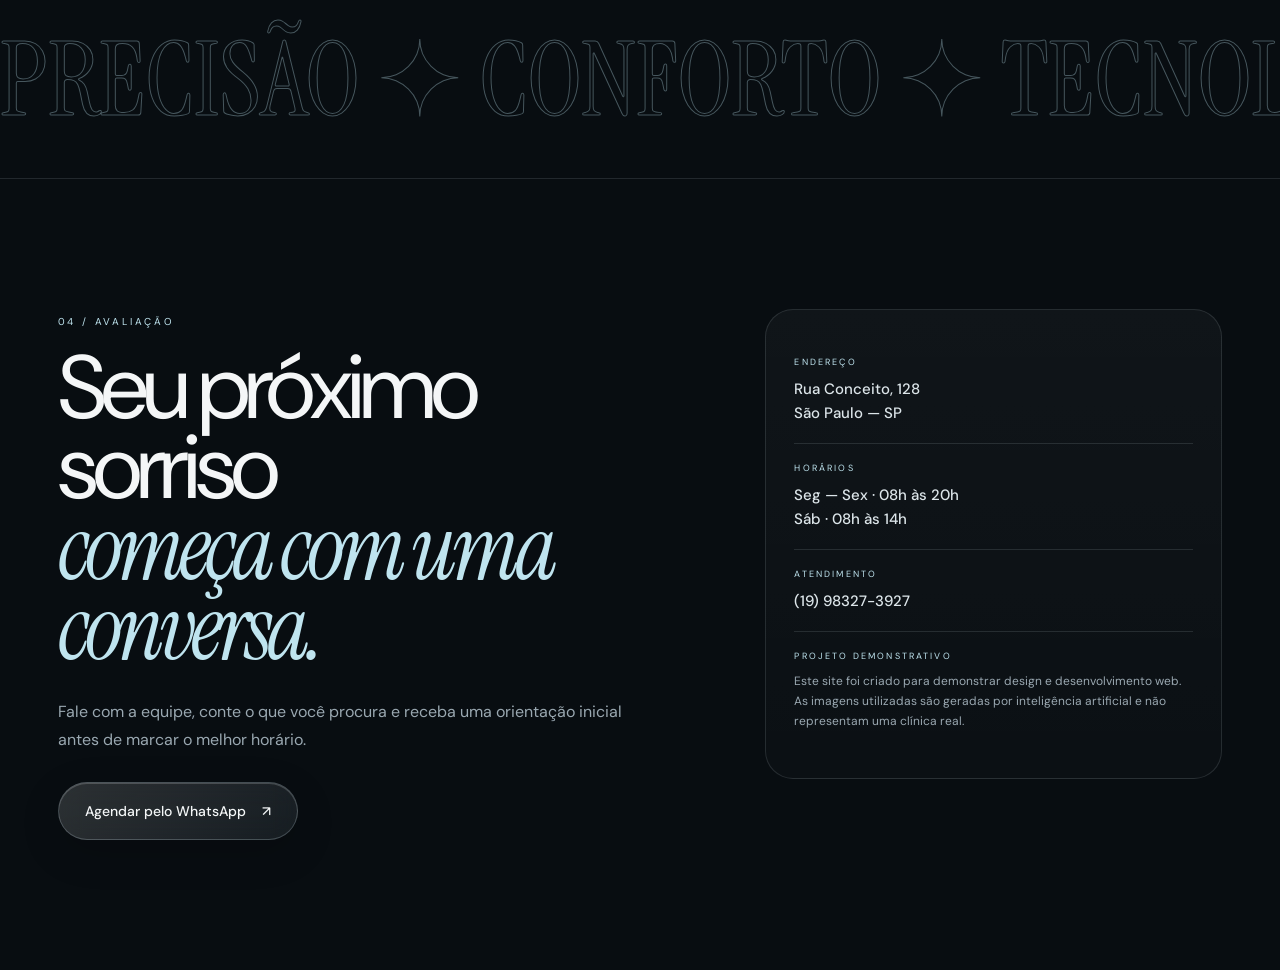
==== commit 3d6fd0e2: "Add files via upload" ====
--- a/projects/aurea-odontologia/index.html
+++ b/projects/aurea-odontologia/index.html
@@ -28,6 +28,11 @@
       <a href="#contato">Contato</a>
     </nav>
 
+    <div class="site-lang" aria-label="Idioma / Language">
+  <button class="site-lang__btn is-active" type="button" data-lang="pt" aria-pressed="true">PT</button>
+  <span>/</span>
+  <button class="site-lang__btn" type="button" data-lang="en" aria-pressed="false">EN</button>
+</div>
     <a class="nav__cta glass-btn" href="#contato">Agendar avaliação <span>↗</span></a>
   </header>
 
@@ -188,6 +193,7 @@
     </section>
   </main>
 
+  <script src="i18n.js"></script>
   <script src="script.js"></script>
 </body>
 </html>
--- a/projects/aurea-odontologia/styles.css
+++ b/projects/aurea-odontologia/styles.css
@@ -141,3 +141,44 @@
 }
 @media(hover:none){.mouse-spotlight{display:none}.bento-card::before{display:none}}
 @media(prefers-reduced-motion:reduce){*,*::before,*::after{animation-duration:.001ms!important;animation-iteration-count:1!important;transition-duration:.001ms!important;scroll-behavior:auto!important}.hero-sequence{height:100vh}.hero-line,.hero-final,.hero-step{opacity:1!important;transform:none!important;filter:none!important}.hero-media img{transform:scale(1.04)!important;filter:saturate(.92) brightness(.92)!important}.hero-darkness{opacity:.45!important}.light{opacity:.28!important}.reveal{opacity:1;transform:none}}
+
+
+/* PT / EN language switch */
+.site-lang{
+  display:flex;
+  align-items:center;
+  gap:6px;
+  white-space:nowrap;
+  font:500 10px/1 "DM Mono", monospace;
+  letter-spacing:.08em;
+}
+.site-lang span{opacity:.28}
+.site-lang__btn{
+  appearance:none;
+  border:0;
+  background:transparent;
+  color:inherit;
+  padding:5px 2px;
+  font:inherit;
+  cursor:pointer;
+  opacity:.42;
+  transition:opacity .25s ease,color .25s ease;
+}
+.site-lang__btn:hover,
+.site-lang__btn.is-active{
+  opacity:1;
+}
+.site-lang__btn.is-active{
+  color:var(--accent, currentColor);
+}
+@media(max-width:650px){
+  .site-lang{font-size:9px;gap:4px}
+}
+
+@media(max-width:900px){
+  .nav{grid-template-columns:auto 1fr auto auto}
+  .site-lang{justify-self:end}
+}
+@media(max-width:650px){
+  .nav__cta{display:none}
+}
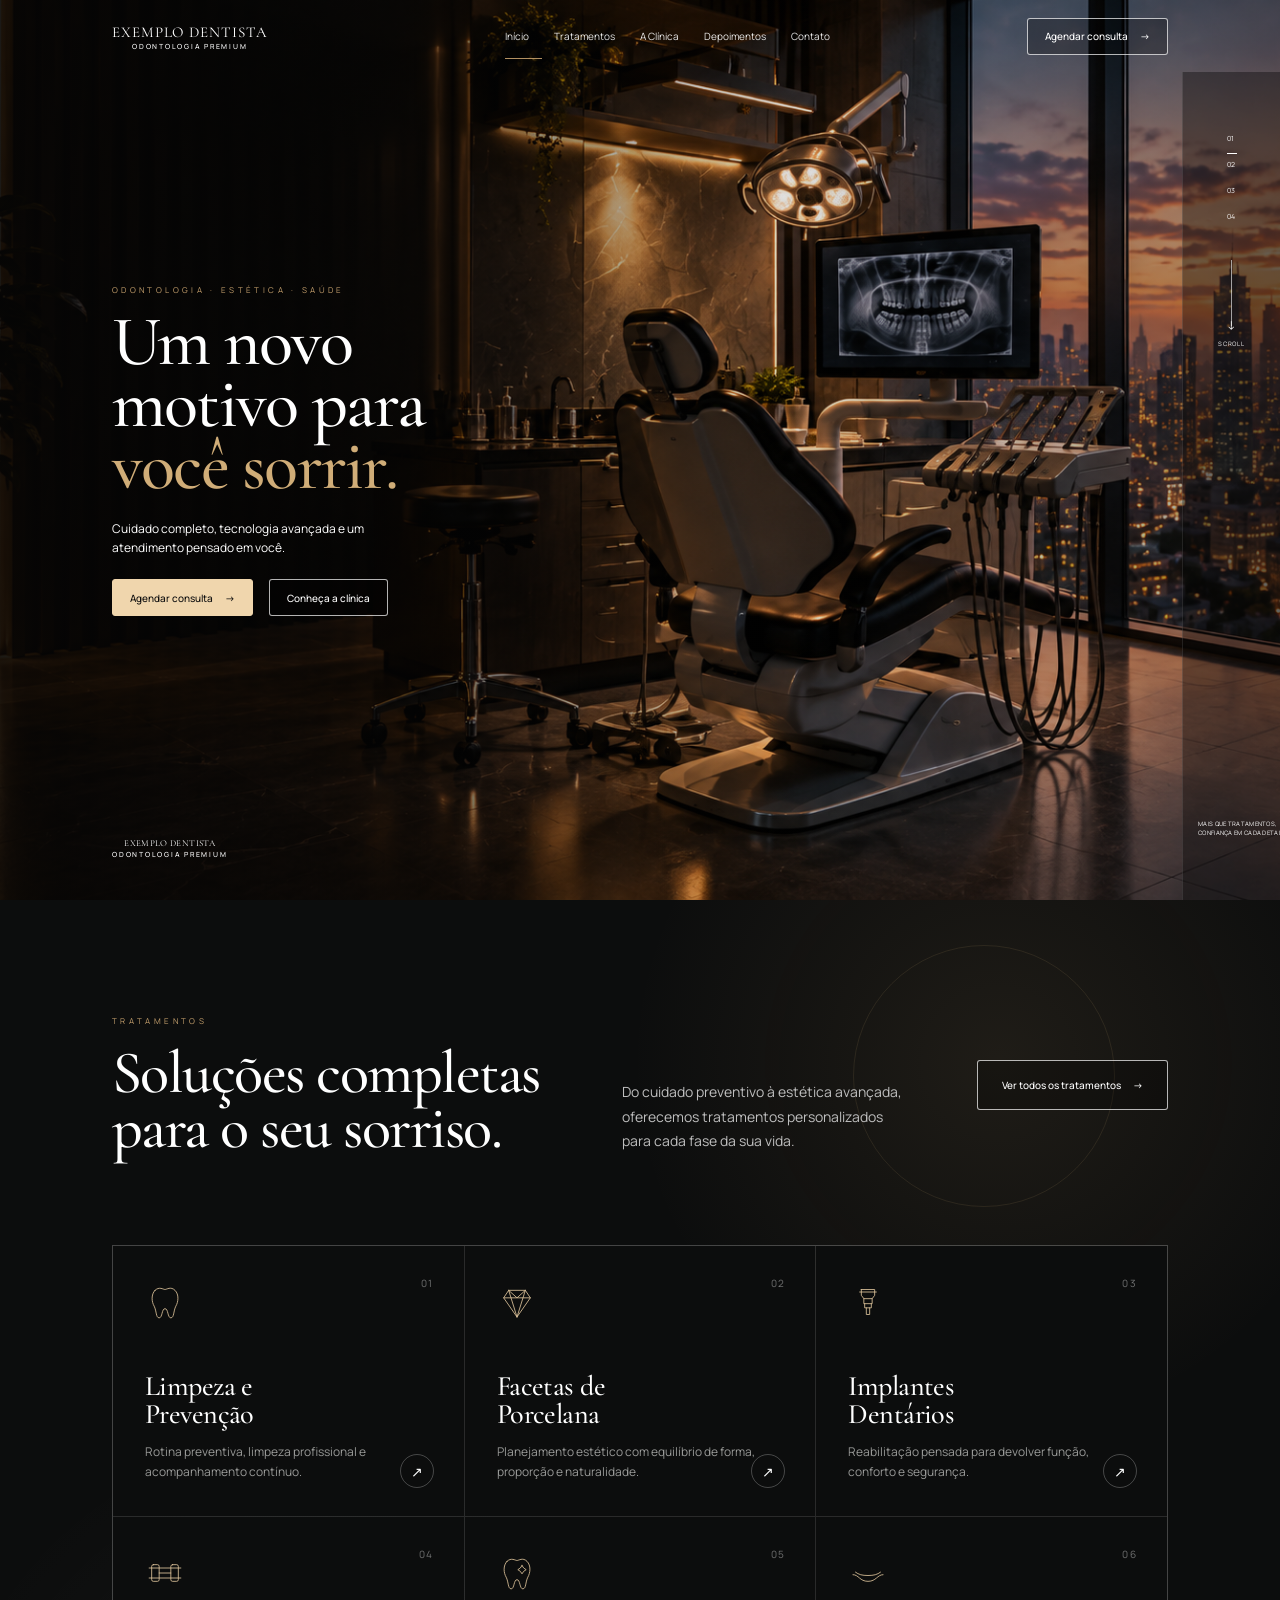
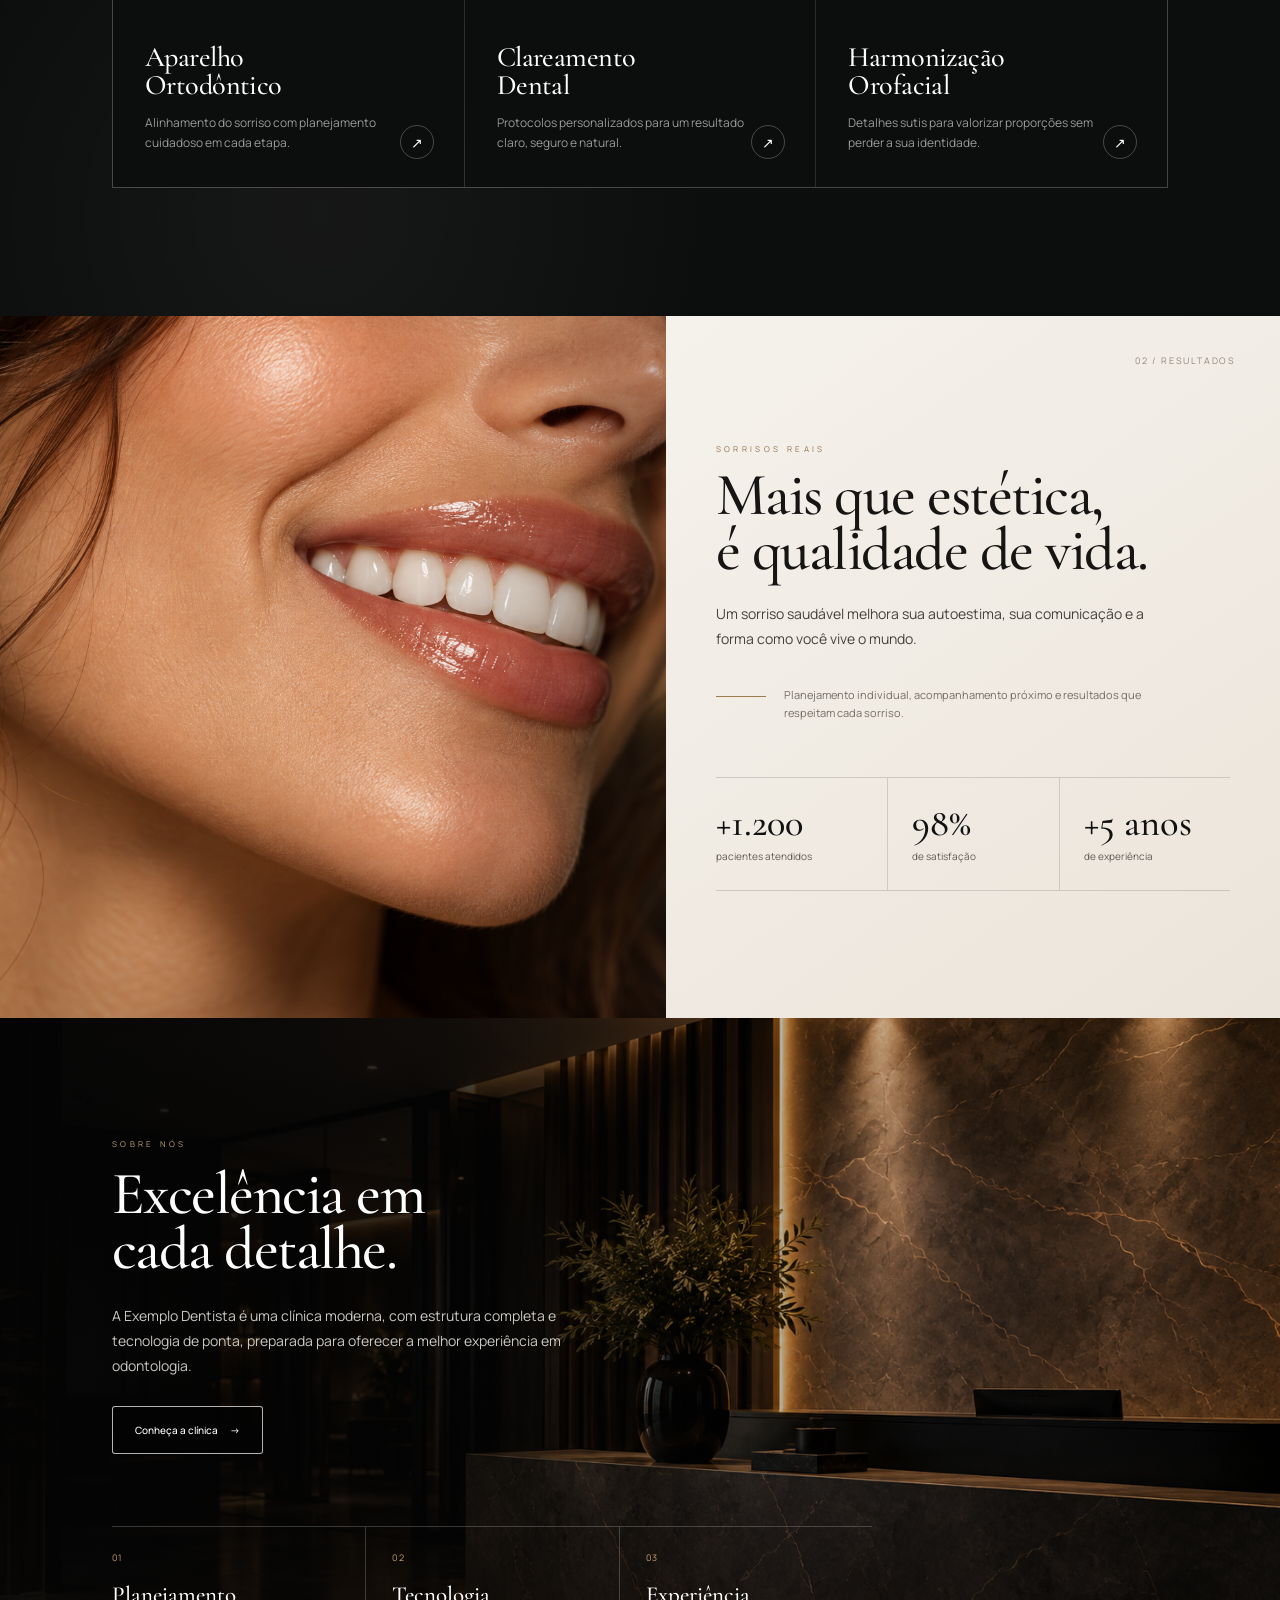
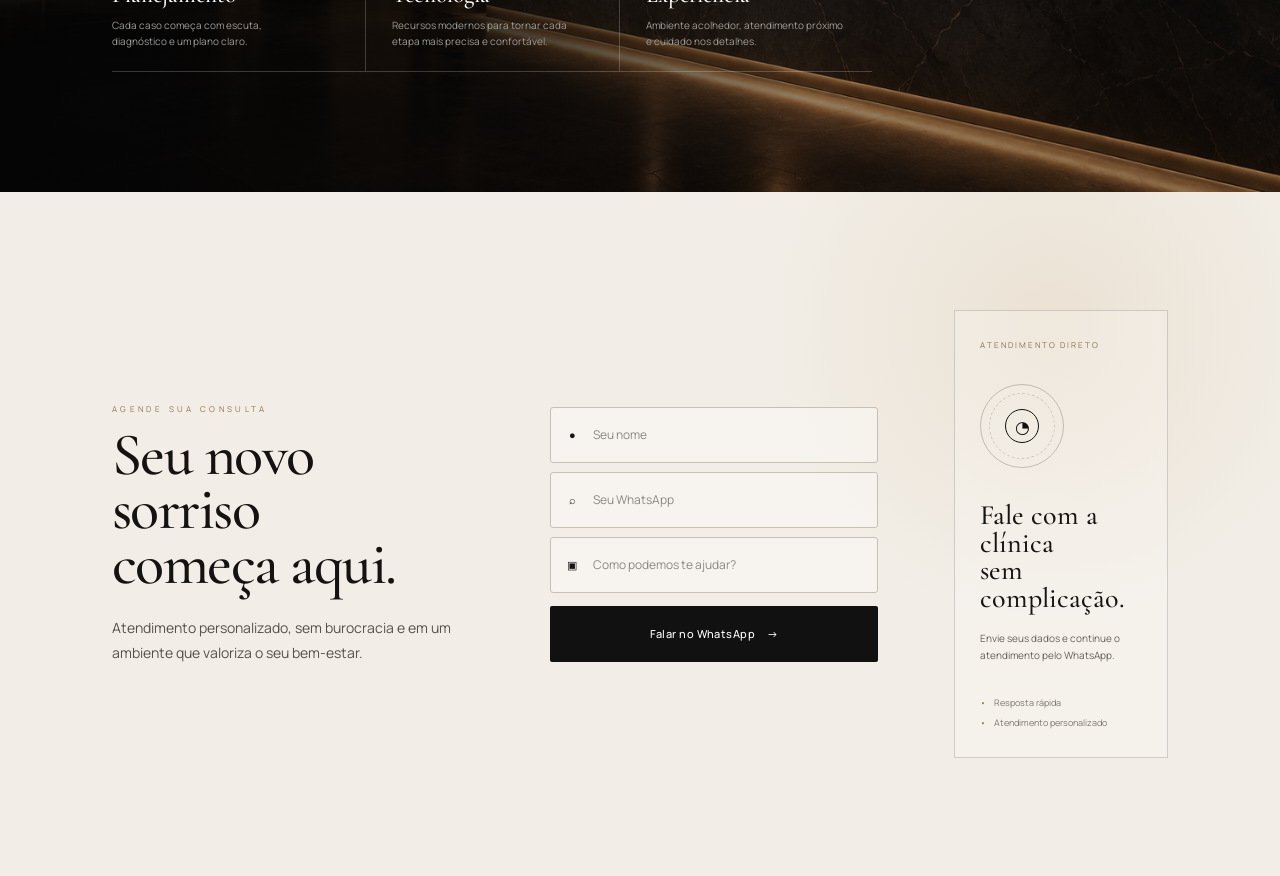
==== commit a3fcf4a8: "Add files via upload" ====
--- a/projects/aurea-odontologia/index.html
+++ b/projects/aurea-odontologia/index.html
@@ -1,199 +1,215 @@
 <!doctype html>
 <html lang="pt-BR">
-<head>
-  <meta charset="utf-8" />
-  <meta name="viewport" content="width=device-width,initial-scale=1" />
-  <meta name="description" content="Auréa Odontologia — projeto demonstrativo de clínica odontológica premium, com experiência interativa e atendimento humanizado." />
-  <meta name="theme-color" content="#0a0f13" />
-  <title>Auréa Odontologia — Precisão, conforto e cuidado</title>
-  <link rel="preconnect" href="https://fonts.googleapis.com">
-  <link rel="preconnect" href="https://fonts.gstatic.com" crossorigin>
-  <link href="https://fonts.googleapis.com/css2?family=DM+Sans:wght@300;400;500;600&family=Instrument+Serif:ital@0;1&display=swap" rel="stylesheet">
-  <link rel="stylesheet" href="styles.css" />
-</head>
-<body>
-  <div class="grain" aria-hidden="true"></div>
-
-  <header class="nav" id="nav">
-    <a class="brand" href="#inicio">
-      <span class="brand__mark">A</span>
-      <span class="brand__name">AURÉA</span>
-      <small>ODONTOLOGIA</small>
-    </a>
-
-    <nav class="nav__links" aria-label="Navegação principal">
-      <a href="#experiencia">Experiência</a>
-      <a href="#especialidades">Especialidades</a>
-      <a href="#tecnologia">Tecnologia</a>
-      <a href="#contato">Contato</a>
-    </nav>
-
-    <div class="site-lang" aria-label="Idioma / Language">
-  <button class="site-lang__btn is-active" type="button" data-lang="pt" aria-pressed="true">PT</button>
-  <span>/</span>
-  <button class="site-lang__btn" type="button" data-lang="en" aria-pressed="false">EN</button>
-</div>
-    <a class="nav__cta glass-btn" href="#contato">Agendar avaliação <span>↗</span></a>
-  </header>
-
-  <main>
-    <section class="hero-sequence" id="inicio">
-      <div class="hero-sticky" id="heroSticky">
-        <div class="hero-media" id="heroMedia" aria-hidden="true">
-          <img src="assets/clinic-premium.webp" alt="" id="clinicImage" />
-          <div class="hero-darkness" id="heroDarkness"></div>
-          <div class="light light--ceiling-a" id="lightA"></div>
-          <div class="light light--ceiling-b" id="lightB"></div>
-          <div class="light light--wall" id="lightWall"></div>
-          <div class="light light--floor" id="lightFloor"></div>
-          <div class="mouse-spotlight" id="mouseSpotlight"></div>
-          <div class="hero-reflection" id="heroReflection"></div>
-        </div>
-
-        <div class="hero-content">
-          <div class="hero-meta">
-            <span>CLÍNICA CONCEITO / 2026</span>
-            <span class="progress-label" id="progressLabel">00%</span>
-          </div>
-
-          <div class="hero-copy">
-            <p class="eyebrow hero-step" data-start="0.02" data-end="0.20">ODONTOLOGIA PREMIUM</p>
-
-            <h1>
-              <span class="hero-line hero-step" data-start="0.04" data-end="0.24">PRECISÃO.</span>
-              <span class="hero-line hero-line--accent hero-step" data-start="0.20" data-end="0.42">CONFORTO.</span>
-              <span class="hero-line hero-step" data-start="0.40" data-end="0.62">TECNOLOGIA.</span>
-              <span class="hero-line hero-line--serif hero-step" data-start="0.60" data-end="0.84">CUIDADO.</span>
-            </h1>
-
-            <div class="hero-final hero-step" data-start="0.75" data-end="0.96">
-              <p>Uma experiência pensada para transformar a forma como você se sente dentro de uma clínica odontológica.</p>
-              <a class="glass-btn glass-btn--large" href="#contato">Agendar avaliação <span>↗</span></a>
+  <head>
+    <meta charset="UTF-8" />
+    <meta name="viewport" content="width=device-width, initial-scale=1.0" />
+    <meta name="description" content="Exemplo Dentista — odontologia premium, estética e saúde." />
+    <title>Exemplo Dentista — Odontologia Premium</title>
+    <link rel="preconnect" href="https://fonts.googleapis.com" />
+    <link rel="preconnect" href="https://fonts.gstatic.com" crossorigin />
+    <link href="https://fonts.googleapis.com/css2?family=Cormorant+Garamond:wght@400;500;600&family=Manrope:wght@400;500;600&display=swap" rel="stylesheet" />
+    <link rel="stylesheet" href="./styles.css" />
+  </head>
+  <body>
+    <main>
+      <section class="hero" id="inicio">
+        <div class="hero-shade"></div>
+        <header class="topbar wrap">
+          <a class="brand" href="#inicio" aria-label="Exemplo Dentista - início">
+            <span>EXEMPLO DENTISTA</span>
+            <small>ODONTOLOGIA PREMIUM</small>
+          </a>
+          <nav aria-label="Navegação principal">
+            <a class="active" href="#inicio">Início</a>
+            <a href="#tratamentos">Tratamentos</a>
+            <a href="#clinica">A Clínica</a>
+            <a href="#depoimentos">Depoimentos</a>
+            <a href="#contato">Contato</a>
+          </nav>
+          <a class="button button-outline header-cta" href="#contato">Agendar consulta <span>→</span></a>
+          <details class="mobile-menu">
+            <summary class="menu" aria-label="Abrir menu"><span></span><span></span></summary>
+            <div class="mobile-links">
+              <a href="#inicio">Início</a>
+              <a href="#tratamentos">Tratamentos</a>
+              <a href="#clinica">A Clínica</a>
+              <a href="#depoimentos">Depoimentos</a>
+              <a href="#contato">Contato</a>
             </div>
-          </div>
-
-          <div class="hero-scroll">
-            <span>SCROLL PARA ACENDER</span>
-            <i><b id="scrollFill"></b></i>
-          </div>
-        </div>
-      </div>
-    </section>
-
-    <section class="experience section" id="experiencia">
-      <div class="shell experience__grid">
-        <div class="experience__intro reveal">
-          <span class="section-index">01 / EXPERIÊNCIA</span>
-          <h2>Menos sensação de consultório.<br><em>Mais sensação de cuidado.</em></h2>
-        </div>
-
-        <div class="experience__copy reveal">
-          <p class="lead">A proposta da Auréa é simples: unir uma clínica bonita, tecnologia de ponta e um atendimento que explica cada etapa sem complicar.</p>
-          <p>O paciente sabe o que vai acontecer, quanto tempo leva e por que aquele tratamento faz sentido. Sem pressa e sem excesso de informação.</p>
-        </div>
-      </div>
-    </section>
-
-    <section class="specialties section" id="especialidades">
-      <div class="shell">
-        <header class="section-head reveal">
-          <div>
-            <span class="section-index">02 / ESPECIALIDADES</span>
-            <h2>Tratamentos feitos<br><em>para cada momento.</em></h2>
-          </div>
-          <p>Uma estrutura em bento para apresentar serviços sem transformar a página em uma lista cansativa.</p>
+          </details>
         </header>
 
-        <div class="bento">
-          <article class="bento-card bento-card--large spotlight-card reveal">
-            <span>01</span>
-            <h3>Implantes</h3>
-            <p>Planejamento digital, previsibilidade e acompanhamento próximo do início ao fim.</p>
-            <a href="#contato">Quero saber mais ↗</a>
-          </article>
-
-          <article class="bento-card spotlight-card reveal">
-            <span>02</span>
-            <h3>Estética dental</h3>
-            <p>Clareamento, lentes e ajustes pensados para harmonizar, não padronizar.</p>
-          </article>
-
-          <article class="bento-card spotlight-card reveal">
-            <span>03</span>
-            <h3>Ortodontia</h3>
-            <p>Opções convencionais e alinhadores com acompanhamento visual da evolução.</p>
-          </article>
-
-          <article class="bento-card bento-card--wide spotlight-card reveal">
-            <span>04</span>
-            <h3>Prevenção & acompanhamento</h3>
-            <p>Consultas de rotina, limpeza e orientação para manter o resultado por mais tempo.</p>
-          </article>
-        </div>
-      </div>
-    </section>
-
-    <section class="technology section" id="tecnologia">
-      <div class="shell technology__grid">
-        <div class="technology__visual reveal" id="techVisual">
-          <img src="assets/clinic-premium.webp" alt="Interior premium da clínica Auréa" />
-          <div class="tech-glass">
-            <span>AMBIENTE DIGITAL</span>
-            <strong>Planejamento + precisão</strong>
-          </div>
-        </div>
-
-        <div class="technology__copy reveal">
-          <span class="section-index">03 / TECNOLOGIA</span>
-          <h2>O cuidado fica melhor quando<br><em>a tecnologia trabalha em silêncio.</em></h2>
-          <div class="tech-list">
-            <div><span>01</span><strong>Escaneamento digital</strong><p>Mais conforto e visualização clara do tratamento.</p></div>
-            <div><span>02</span><strong>Planejamento 3D</strong><p>Decisões mais previsíveis antes de começar.</p></div>
-            <div><span>03</span><strong>Acompanhamento</strong><p>Etapas organizadas e comunicação objetiva.</p></div>
-          </div>
-        </div>
-      </div>
-    </section>
-
-    <section class="manifesto section">
-      <div class="manifesto__track" aria-hidden="true">
-        <span>PRECISÃO ✦ CONFORTO ✦ TECNOLOGIA ✦ CUIDADO ✦ </span>
-        <span>PRECISÃO ✦ CONFORTO ✦ TECNOLOGIA ✦ CUIDADO ✦ </span>
-      </div>
-    </section>
-
-    <section class="contact section" id="contato">
-      <div class="shell contact__grid">
-        <div class="contact__copy reveal">
-          <span class="section-index">04 / AVALIAÇÃO</span>
-          <h2>Seu próximo sorriso<br><em>começa com uma conversa.</em></h2>
-          <p>Fale com a equipe, conte o que você procura e receba uma orientação inicial antes de marcar o melhor horário.</p>
-          <a class="glass-btn glass-btn--large" href="https://wa.me/5519983273927" target="_blank" rel="noopener">Agendar pelo WhatsApp <span>↗</span></a>
-        </div>
-
-        <div class="contact-card reveal">
-          <div>
-            <span>ENDEREÇO</span>
-            <strong>Rua Conceito, 128<br>São Paulo — SP</strong>
-          </div>
-          <div>
-            <span>HORÁRIOS</span>
-            <strong>Seg — Sex · 08h às 20h<br>Sáb · 08h às 14h</strong>
-          </div>
-          <div>
-            <span>ATENDIMENTO</span>
-            <strong>(19) 98327-3927</strong>
-          </div>
-          <div class="demo-note">
-            <span>PROJETO DEMONSTRATIVO</span>
-            <p>Este site foi criado para demonstrar design e desenvolvimento web. As imagens utilizadas são geradas por inteligência artificial e não representam uma clínica real.</p>
-          </div>
-        </div>
-      </div>
-    </section>
-  </main>
-
-  <script src="i18n.js"></script>
-  <script src="script.js"></script>
-</body>
+        <div class="hero-content wrap">
+          <p class="eyebrow">ODONTOLOGIA · ESTÉTICA · SAÚDE</p>
+          <h1>Um novo<br />motivo para<br /><em>você sorrir.</em></h1>
+          <p class="hero-copy">Cuidado completo, tecnologia avançada e um<br class="desktop" /> atendimento pensado em você.</p>
+          <div class="hero-actions">
+            <a class="button button-light" href="#contato">Agendar consulta <span>→</span></a>
+            <a class="button button-outline" href="#clinica">Conheça a clínica</a>
+          </div>
+        </div>
+
+        <div class="hero-signature">
+          <span>EXEMPLO DENTISTA</span>
+          <small>ODONTOLOGIA PREMIUM</small>
+        </div>
+
+        <aside class="hero-rail" aria-hidden="true">
+          <ol>
+            <li class="selected">01</li><li>02</li><li>03</li><li>04</li>
+          </ol>
+          <div class="scroll-line"><span>↓</span></div>
+          <small>SCROLL</small>
+          <p>MAIS QUE TRATAMENTOS,<br />CONFIANÇA EM CADA DETALHE.</p>
+        </aside>
+      </section>
+
+      <section class="treatments" id="tratamentos">
+        <div class="wrap">
+          <div class="treatments-head">
+            <div>
+              <p class="eyebrow">TRATAMENTOS</p>
+              <h2>Soluções completas<br />para o seu sorriso.</h2>
+            </div>
+            <p class="section-copy">Do cuidado preventivo à estética avançada, oferecemos tratamentos personalizados para cada fase da sua vida.</p>
+            <a class="button button-outline" href="#tratamentos-lista">Ver todos os tratamentos <span>→</span></a>
+          </div>
+
+          <div class="treatment-list" id="tratamentos-lista">
+            <article>
+              <svg viewBox="0 0 48 48" aria-hidden="true"><path d="M12 10c-5 5-4 14-1 19 3 6 2 14 6 14 4 0 3-11 7-11s3 11 7 11c4 0 3-8 6-14 3-5 4-14-1-19-5-5-10-1-12-1s-7-4-12 1Z"/></svg>
+              <span class="treatment-number">01</span><h3>Limpeza e<br />Prevenção</h3><p>Rotina preventiva, limpeza profissional e acompanhamento contínuo.</p><span class="treatment-link" aria-hidden="true">↗</span>
+            </article>
+            <article>
+              <svg viewBox="0 0 48 48" aria-hidden="true"><path d="m24 42 16-23-6-9H14l-6 9 16 23Z"/><path d="M8 19h32M14 10l10 32 10-32M14 10l10 9 10-9"/></svg>
+              <span class="treatment-number">02</span><h3>Facetas de<br />Porcelana</h3><p>Planejamento estético com equilíbrio de forma, proporção e naturalidade.</p><span class="treatment-link" aria-hidden="true">↗</span>
+            </article>
+            <article>
+              <svg viewBox="0 0 48 48" aria-hidden="true"><path d="M16 9h16v7l-3 4H19l-3-4V9ZM19 20v6h10v-6M20 26v5h8v-5M22 31v8h4v-8"/><path d="M14 12h20"/></svg>
+              <span class="treatment-number">03</span><h3>Implantes<br />Dentários</h3><p>Reabilitação pensada para devolver função, conforto e segurança.</p><span class="treatment-link" aria-hidden="true">↗</span>
+            </article>
+            <article>
+              <svg viewBox="0 0 48 48" aria-hidden="true"><path d="M5 18h38M5 30h38"/><rect x="8" y="14" width="9" height="20" rx="2"/><rect x="31" y="14" width="9" height="20" rx="2"/><path d="M17 24h14"/></svg>
+              <span class="treatment-number">04</span><h3>Aparelho<br />Ortodôntico</h3><p>Alinhamento do sorriso com planejamento cuidadoso em cada etapa.</p><span class="treatment-link" aria-hidden="true">↗</span>
+            </article>
+            <article>
+              <svg viewBox="0 0 48 48" aria-hidden="true"><path d="M12 10c-5 5-4 14-1 19 3 6 2 14 6 14 4 0 3-11 7-11s3 11 7 11c4 0 3-8 6-14 3-5 4-14-1-19-5-5-10-1-12-1s-7-4-12 1Z"/><path d="m30 15 2 3 3 2-3 2-2 3-2-3-3-2 3-2 2-3Z"/></svg>
+              <span class="treatment-number">05</span><h3>Clareamento<br />Dental</h3><p>Protocolos personalizados para um resultado claro, seguro e natural.</p><span class="treatment-link" aria-hidden="true">↗</span>
+            </article>
+            <article>
+              <svg viewBox="0 0 48 48" aria-hidden="true"><path d="M6 26c7 0 8 8 18 8s11-8 18-8"/><path d="M9 23c4 3 8 4 15 4s11-1 15-4"/></svg>
+              <span class="treatment-number">06</span><h3>Harmonização<br />Orofacial</h3><p>Detalhes sutis para valorizar proporções sem perder a sua identidade.</p><span class="treatment-link" aria-hidden="true">↗</span>
+            </article>
+          </div>
+        </div>
+      </section>
+
+      <section class="results" id="depoimentos">
+        <div class="results-photo" role="img" aria-label="Sorriso saudável em close"></div>
+        <div class="results-copy">
+          <div class="results-inner">
+            <p class="eyebrow">SORRISOS REAIS</p>
+            <h2>Mais que estética,<br />é qualidade de vida.</h2>
+            <p>Um sorriso saudável melhora sua autoestima, sua comunicação e a forma como você vive o mundo.</p>
+            <div class="results-note"><span></span><p>Planejamento individual, acompanhamento próximo e resultados que respeitam cada sorriso.</p></div>
+            <div class="stats" aria-label="Resultados da clínica">
+              <div><strong>+1.200</strong><span>pacientes atendidos</span></div>
+              <div><strong>98%</strong><span>de satisfação</span></div>
+              <div><strong>+5 anos</strong><span>de experiência</span></div>
+            </div>
+          </div>
+        </div>
+      </section>
+
+      <section class="about" id="clinica">
+        <div class="about-shade"></div>
+        <div class="wrap about-content">
+          <p class="eyebrow">SOBRE NÓS</p>
+          <h2>Excelência em<br />cada detalhe.</h2>
+          <p>A Exemplo Dentista é uma clínica moderna, com estrutura completa e tecnologia de ponta, preparada para oferecer a melhor experiência em odontologia.</p>
+          <a class="button button-outline" href="#contato">Conheça a clínica <span>→</span></a>
+          <div class="about-features" aria-label="Diferenciais da clínica">
+            <div><span>01</span><strong>Planejamento</strong><small>Cada caso começa com escuta, diagnóstico e um plano claro.</small></div>
+            <div><span>02</span><strong>Tecnologia</strong><small>Recursos modernos para tornar cada etapa mais precisa e confortável.</small></div>
+            <div><span>03</span><strong>Experiência</strong><small>Ambiente acolhedor, atendimento próximo e cuidado nos detalhes.</small></div>
+          </div>
+        </div>
+      </section>
+
+      <section class="contact" id="contato">
+        <div class="wrap contact-grid">
+          <div class="contact-intro">
+            <p class="eyebrow">AGENDE SUA CONSULTA</p>
+            <h2>Seu novo sorriso<br />começa aqui.</h2>
+            <p>Atendimento personalizado, sem burocracia e em um ambiente que valoriza o seu bem-estar.</p>
+          </div>
+
+          <form class="contact-form">
+            <label><span aria-hidden="true">●</span><input name="nome" type="text" placeholder="Seu nome" autocomplete="name" required /></label>
+            <label><span aria-hidden="true">⌕</span><input name="telefone" type="tel" placeholder="Seu WhatsApp" autocomplete="tel" required /></label>
+            <label><span aria-hidden="true">▣</span><input name="mensagem" type="text" placeholder="Como podemos te ajudar?" required /></label>
+            <button class="button submit-button" type="submit">Falar no WhatsApp <span>→</span></button>
+            <p class="form-status" role="status" aria-live="polite"></p>
+          </form>
+
+          <aside class="whatsapp-card">
+            <div class="contact-card-kicker">ATENDIMENTO DIRETO</div>
+            <div class="whatsapp-orbit"><span class="whatsapp-icon">◔</span></div>
+            <h3>Fale com a clínica<br />sem complicação.</h3>
+            <p>Envie seus dados e continue o atendimento pelo WhatsApp.</p>
+            <div class="contact-card-meta"><span>Resposta rápida</span><span>Atendimento personalizado</span></div>
+          </aside>
+        </div>
+      </section>
+    </main>
+    <script>
+      const form = document.querySelector('.contact-form');
+      const formStatus = document.querySelector('.form-status');
+
+      document.documentElement.dataset.jsReady = 'true';
+
+      form?.addEventListener('submit', (event) => {
+        event.preventDefault();
+        const fields = [...form.querySelectorAll('input')];
+        const invalid = fields.find((field) => !field.value.trim());
+
+        fields.forEach((field) => field.removeAttribute('aria-invalid'));
+        if (invalid) {
+          invalid.setAttribute('aria-invalid', 'true');
+          invalid.focus();
+          formStatus.textContent = 'Preencha os campos para continuar.';
+          formStatus.classList.remove('success');
+          return;
+        }
+
+        formStatus.textContent = 'Tudo certo! Sua solicitação está pronta para atendimento.';
+        formStatus.classList.add('success');
+        form.reset();
+      });
+
+      const reducedMotion = window.matchMedia('(prefers-reduced-motion: reduce)').matches;
+      const revealTargets = document.querySelectorAll(
+        '.treatments-head > *, .treatment-list article, .results-inner > *, .about-content > *, .contact-grid > *'
+      );
+
+      if (!reducedMotion && 'IntersectionObserver' in window) {
+        revealTargets.forEach((el, index) => {
+          el.classList.add('reveal');
+          el.style.setProperty('--reveal-delay', `${Math.min(index % 6, 5) * 70}ms`);
+        });
+
+        const observer = new IntersectionObserver((entries) => {
+          entries.forEach((entry) => {
+            if (!entry.isIntersecting) return;
+            entry.target.classList.add('is-visible');
+            observer.unobserve(entry.target);
+          });
+        }, { threshold: 0.14, rootMargin: '0px 0px -7% 0px' });
+
+        revealTargets.forEach((el) => observer.observe(el));
+      } else {
+        revealTargets.forEach((el) => el.classList.add('is-visible'));
+      }
+    </script>
+  </body>
 </html>
--- a/projects/aurea-odontologia/styles.css
+++ b/projects/aurea-odontologia/styles.css
@@ -1,184 +1,540 @@
-:root{
-  --bg:#080d11;
-  --panel:#0d1419;
-  --panel-2:#111a20;
-  --text:#f4f6f7;
-  --muted:#9aa8b1;
-  --line:rgba(223,237,244,.12);
-  --cyan:#bfe4ef;
-  --cyan-strong:#78c4d6;
-  --silver:#dce7ec;
-  --gold:#c8b081;
-  --pad:clamp(20px,4.5vw,76px);
-  --ease:cubic-bezier(.2,.72,.2,1);
-  --serif:"Instrument Serif",Georgia,serif;
-  --sans:"DM Sans",Arial,sans-serif;
-}
-*{box-sizing:border-box}
-html{scroll-behavior:smooth}
-body{margin:0;background:var(--bg);color:var(--text);font-family:var(--sans);overflow-x:hidden}
-a{color:inherit;text-decoration:none}
-img{display:block;max-width:100%}
-::selection{background:var(--cyan);color:#061017}
-.grain{position:fixed;inset:0;z-index:80;pointer-events:none;opacity:.035;background-image:url("data:image/svg+xml,%3Csvg viewBox='0 0 180 180' xmlns='http://www.w3.org/2000/svg'%3E%3Cfilter id='n'%3E%3CfeTurbulence type='fractalNoise' baseFrequency='.85' numOctaves='4' stitchTiles='stitch'/%3E%3C/filter%3E%3Crect width='100%25' height='100%25' filter='url(%23n)' opacity='.8'/%3E%3C/svg%3E");mix-blend-mode:soft-light}
-.shell{padding-inline:var(--pad)}
-.section{padding:130px 0}
-.section-index{font-size:10px;letter-spacing:.28em;color:var(--cyan);text-transform:uppercase}
-
-.nav{position:fixed;top:0;left:0;right:0;z-index:50;display:grid;grid-template-columns:1fr auto 1fr;align-items:center;padding:20px var(--pad);background:linear-gradient(to bottom,rgba(5,9,12,.78),rgba(5,9,12,0));backdrop-filter:blur(10px)}
-.brand{display:grid;grid-template-columns:auto auto;column-gap:10px;align-items:center;width:max-content}
-.brand__mark{grid-row:1/3;width:38px;height:38px;border:1px solid rgba(191,228,239,.5);border-radius:50%;display:grid;place-items:center;font-family:var(--serif);font-size:24px}
-.brand__name{font-size:16px;letter-spacing:.26em}
-.brand small{font-size:7px;letter-spacing:.34em;color:var(--muted)}
-.nav__links{display:flex;gap:30px;font-size:12px;color:#d7e0e5}
-.nav__links a{position:relative;padding:8px 0}
-.nav__links a::after{content:"";position:absolute;left:0;bottom:0;width:100%;height:1px;background:var(--cyan);transform:scaleX(0);transform-origin:right;transition:transform .35s var(--ease)}
-.nav__links a:hover::after{transform:scaleX(1);transform-origin:left}
-.nav__cta{justify-self:end}
-
-.glass-btn{display:inline-flex;align-items:center;justify-content:center;gap:16px;min-height:48px;padding:0 20px;border-radius:999px;border:1px solid rgba(216,235,243,.22);background:linear-gradient(135deg,rgba(255,255,255,.15),rgba(191,228,239,.08));box-shadow:inset 0 1px 0 rgba(255,255,255,.18),0 12px 40px rgba(0,0,0,.16);backdrop-filter:blur(14px);font-size:12px;font-weight:500;transition:transform .35s var(--ease),background .35s,border-color .35s}
-.glass-btn:hover{transform:translateY(-2px);border-color:rgba(191,228,239,.5);background:linear-gradient(135deg,rgba(255,255,255,.21),rgba(120,196,214,.13))}
-.glass-btn--large{min-height:58px;padding:0 26px;font-size:14px}
-
-.hero-sequence{height:220vh;position:relative}
-.hero-sticky{position:sticky;top:0;height:100vh;overflow:hidden;background:#05090c}
-.hero-media{position:absolute;inset:0;overflow:hidden}
-.hero-media img{width:100%;height:100%;object-fit:cover;object-position:center;transform:scale(1.025);filter:saturate(.62) brightness(.72) contrast(1.08);will-change:transform,filter}
-.hero-darkness{position:absolute;inset:0;background:linear-gradient(90deg,rgba(4,8,11,.9) 0%,rgba(4,8,11,.66) 42%,rgba(4,8,11,.33) 70%,rgba(4,8,11,.38) 100%),linear-gradient(0deg,rgba(3,7,9,.55),transparent 42%);opacity:.86;pointer-events:none}
-.light{position:absolute;pointer-events:none;opacity:0;mix-blend-mode:screen;will-change:opacity,transform,filter}
-.light--ceiling-a{left:0;top:0;width:48%;height:34%;background:radial-gradient(ellipse at 34% 8%,rgba(210,246,255,.55),rgba(120,196,214,.12) 28%,transparent 70%);filter:blur(18px)}
-.light--ceiling-b{right:4%;top:-2%;width:56%;height:38%;background:radial-gradient(ellipse at 58% 10%,rgba(222,247,255,.52),rgba(120,196,214,.1) 30%,transparent 72%);filter:blur(20px)}
-.light--wall{left:-6%;top:18%;width:38%;height:58%;background:radial-gradient(ellipse at 28% 46%,rgba(191,228,239,.30),rgba(191,228,239,.06) 42%,transparent 74%);filter:blur(26px)}
-.light--floor{left:14%;right:9%;bottom:-12%;height:46%;background:radial-gradient(ellipse at 54% 36%,rgba(174,226,239,.22),rgba(200,176,129,.08) 36%,transparent 72%);filter:blur(24px)}
-.mouse-spotlight{position:absolute;width:420px;height:420px;border-radius:50%;pointer-events:none;background:radial-gradient(circle,rgba(210,244,253,.19) 0%,rgba(138,210,227,.08) 24%,rgba(0,0,0,0) 68%);transform:translate(-50%,-50%);opacity:0;mix-blend-mode:screen;filter:blur(6px);transition:opacity .35s}
-.hero-reflection{position:absolute;inset:-40% -10%;background:linear-gradient(105deg,transparent 35%,rgba(255,255,255,.08) 46%,rgba(191,228,239,.1) 50%,transparent 61%);transform:translateX(-55%);opacity:.0;mix-blend-mode:screen;pointer-events:none}
-
-.hero-content{position:relative;z-index:3;height:100%;padding:106px var(--pad) 38px;display:flex;flex-direction:column}
-.hero-meta{display:flex;justify-content:space-between;font-size:9px;letter-spacing:.26em;color:#aab9c1;text-transform:uppercase}
-.hero-copy{margin-top:auto;margin-bottom:auto;max-width:1040px}
-.eyebrow{margin:0 0 18px;font-size:10px;letter-spacing:.35em;color:var(--cyan)}
-.hero-copy h1{margin:0;display:flex;flex-direction:column;align-items:flex-start}
-.hero-line{display:block;font-size:clamp(72px,10vw,162px);line-height:.75;letter-spacing:-.055em;font-weight:500;opacity:0;transform:translateY(38px);filter:blur(8px);will-change:transform,opacity,filter}
-.hero-line--accent{color:var(--cyan)}
-.hero-line--serif{font-family:var(--serif);font-style:italic;font-weight:400;color:var(--silver);letter-spacing:-.035em}
-.hero-final{display:flex;align-items:center;gap:24px;margin-top:36px;opacity:0;transform:translateY(26px)}
-.hero-final p{max-width:470px;margin:0;font-size:15px;line-height:1.65;color:#c8d4da}
-.hero-step{will-change:opacity,transform,filter}
-.hero-scroll{display:flex;align-items:center;gap:14px;font-size:8px;letter-spacing:.3em;color:#9fb0b8;text-transform:uppercase}
-.hero-scroll i{display:block;width:min(260px,34vw);height:1px;background:rgba(255,255,255,.15);overflow:hidden}
-.hero-scroll i b{display:block;height:100%;width:0;background:linear-gradient(90deg,var(--cyan-strong),var(--cyan));box-shadow:0 0 16px rgba(120,196,214,.8)}
-
-.experience__grid{display:grid;grid-template-columns:1.1fr .9fr;gap:8vw;align-items:start}
-.experience__intro h2,.section-head h2,.technology__copy h2,.contact__copy h2{margin:18px 0 0;font-size:clamp(52px,7vw,104px);line-height:.9;letter-spacing:-.055em;font-weight:400}
-.experience__intro h2 em,.section-head h2 em,.technology__copy h2 em,.contact__copy h2 em{font-family:var(--serif);font-style:italic;color:var(--cyan);font-weight:400}
-.experience__copy{padding-top:44px}
-.experience__copy p{color:var(--muted);line-height:1.78;font-size:16px}
-.experience__copy .lead{color:#dbe3e7;font-size:24px;line-height:1.48}
-
-.section-head{display:grid;grid-template-columns:1.1fr .9fr;gap:5vw;align-items:end;margin-bottom:46px}
-.section-head p{margin:0;color:var(--muted);line-height:1.7;max-width:420px}
-.bento{display:grid;grid-template-columns:repeat(12,1fr);grid-auto-rows:minmax(180px,auto);gap:16px}
-.bento-card{position:relative;grid-column:span 4;min-height:300px;padding:28px;border:1px solid var(--line);border-radius:26px;background:linear-gradient(180deg,rgba(255,255,255,.035),rgba(255,255,255,.012));overflow:hidden;isolation:isolate;transition:transform .4s var(--ease),border-color .4s}
-.bento-card--large{grid-column:span 8;min-height:380px}
-.bento-card--wide{grid-column:span 8}
-.bento-card::before{content:"";position:absolute;inset:0;background:radial-gradient(circle at var(--mx,50%) var(--my,50%),rgba(191,228,239,.14),rgba(191,228,239,.035) 28%,transparent 62%);opacity:0;transition:opacity .3s;z-index:-1}
-.bento-card:hover{transform:translateY(-6px);border-color:rgba(191,228,239,.28)}
-.bento-card:hover::before{opacity:1}
-.bento-card>span{font-size:10px;color:var(--cyan);letter-spacing:.2em}
-.bento-card h3{margin:42px 0 10px;font-size:clamp(32px,4vw,58px);letter-spacing:-.04em;font-weight:400}
-.bento-card p{max-width:520px;margin:0;color:var(--muted);line-height:1.7}
-.bento-card a{display:inline-block;margin-top:24px;font-size:12px;color:var(--cyan)}
-
-.technology__grid{display:grid;grid-template-columns:1fr 1fr;gap:7vw;align-items:center}
-.technology__visual{position:relative;border-radius:30px;overflow:hidden;border:1px solid var(--line);min-height:640px;background:#0c1419}
-.technology__visual img{width:100%;height:100%;position:absolute;inset:0;object-fit:cover;object-position:60% center;transform:scale(1.07);filter:saturate(.72) contrast(1.04) brightness(.82)}
-.tech-glass{position:absolute;left:22px;right:22px;bottom:22px;padding:22px;border-radius:22px;border:1px solid rgba(255,255,255,.16);background:rgba(7,12,15,.46);backdrop-filter:blur(16px);display:flex;justify-content:space-between;align-items:end;gap:20px}
-.tech-glass span{font-size:9px;letter-spacing:.22em;color:var(--cyan)}
-.tech-glass strong{font-size:18px;font-weight:500}
-.technology__copy h2{font-size:clamp(48px,6vw,86px)}
-.tech-list{margin-top:50px;border-top:1px solid var(--line)}
-.tech-list>div{display:grid;grid-template-columns:52px 1fr 1fr;gap:18px;align-items:start;padding:22px 0;border-bottom:1px solid var(--line)}
-.tech-list span{font-size:10px;color:var(--cyan)}
-.tech-list strong{font-size:18px;font-weight:500}
-.tech-list p{margin:0;color:var(--muted);font-size:13px;line-height:1.6}
-
-.manifesto{padding-block:50px;border-block:1px solid var(--line);overflow:hidden}
-.manifesto__track{display:flex;width:max-content;animation:marquee 28s linear infinite;font-family:var(--serif);font-size:clamp(54px,8vw,116px);line-height:.9;color:transparent;-webkit-text-stroke:1px rgba(191,228,239,.34);white-space:nowrap}
-@keyframes marquee{to{transform:translateX(-50%)}}
-
-.contact__grid{display:grid;grid-template-columns:1.15fr .85fr;gap:7vw;align-items:start}
-.contact__copy p{max-width:600px;color:var(--muted);font-size:16px;line-height:1.75;margin:28px 0}
-.contact-card{border:1px solid var(--line);border-radius:28px;background:linear-gradient(180deg,rgba(255,255,255,.035),rgba(255,255,255,.015));padding:28px}
-.contact-card>div{padding:18px 0;border-bottom:1px solid var(--line)}
-.contact-card>div:last-child{border-bottom:0}
-.contact-card span{display:block;font-size:9px;letter-spacing:.24em;color:var(--cyan);margin-bottom:9px}
-.contact-card strong{font-size:15px;line-height:1.6;font-weight:500;color:#dce5e9}
-.demo-note p{margin:0;color:var(--muted);font-size:12px;line-height:1.7}
-
-.reveal{opacity:0;transform:translateY(28px);transition:opacity .9s var(--ease),transform .9s var(--ease)}
-.reveal.is-visible{opacity:1;transform:none}
-
-@media(max-width:1000px){
-  .nav{grid-template-columns:1fr auto}.nav__links{display:none}
-  .experience__grid,.section-head,.technology__grid,.contact__grid{grid-template-columns:1fr}
-  .experience__copy{padding-top:0}
-  .bento-card,.bento-card--large,.bento-card--wide{grid-column:span 6}
-  .technology__visual{min-height:520px}
-}
-@media(max-width:680px){
-  :root{--pad:18px}
-  .nav{padding:15px 18px}.brand__name{font-size:14px}.brand small{font-size:6px}.brand__mark{width:34px;height:34px}.nav__cta{min-height:42px;padding-inline:15px;font-size:10px}
-  .hero-sequence{height:195vh}.hero-content{padding-top:90px;padding-bottom:22px}
-  .hero-line{font-size:clamp(52px,17vw,82px);line-height:.78}.hero-final{align-items:flex-start;flex-direction:column;gap:16px;margin-top:28px}.hero-final p{font-size:13px;max-width:330px}
-  .hero-meta{font-size:7px}.hero-scroll{font-size:7px}.hero-scroll i{width:130px}
-  .section{padding:96px 0}
-  .experience__intro h2,.section-head h2,.technology__copy h2,.contact__copy h2{font-size:clamp(44px,13vw,66px)}
-  .experience__copy .lead{font-size:20px}
-  .bento{grid-template-columns:1fr}.bento-card,.bento-card--large,.bento-card--wide{grid-column:1;min-height:280px}
-  .technology__visual{min-height:420px}
-  .tech-list>div{grid-template-columns:38px 1fr}.tech-list p{grid-column:2}
-  .tech-glass{flex-direction:column;align-items:flex-start}
-}
-@media(hover:none){.mouse-spotlight{display:none}.bento-card::before{display:none}}
-@media(prefers-reduced-motion:reduce){*,*::before,*::after{animation-duration:.001ms!important;animation-iteration-count:1!important;transition-duration:.001ms!important;scroll-behavior:auto!important}.hero-sequence{height:100vh}.hero-line,.hero-final,.hero-step{opacity:1!important;transform:none!important;filter:none!important}.hero-media img{transform:scale(1.04)!important;filter:saturate(.92) brightness(.92)!important}.hero-darkness{opacity:.45!important}.light{opacity:.28!important}.reveal{opacity:1;transform:none}}
-
-
-/* PT / EN language switch */
-.site-lang{
-  display:flex;
-  align-items:center;
-  gap:6px;
-  white-space:nowrap;
-  font:500 10px/1 "DM Mono", monospace;
-  letter-spacing:.08em;
-}
-.site-lang span{opacity:.28}
-.site-lang__btn{
-  appearance:none;
-  border:0;
-  background:transparent;
-  color:inherit;
-  padding:5px 2px;
-  font:inherit;
-  cursor:pointer;
-  opacity:.42;
-  transition:opacity .25s ease,color .25s ease;
-}
-.site-lang__btn:hover,
-.site-lang__btn.is-active{
-  opacity:1;
-}
-.site-lang__btn.is-active{
-  color:var(--accent, currentColor);
-}
-@media(max-width:650px){
-  .site-lang{font-size:9px;gap:4px}
-}
-
-@media(max-width:900px){
-  .nav{grid-template-columns:auto 1fr auto auto}
-  .site-lang{justify-self:end}
-}
-@media(max-width:650px){
-  .nav__cta{display:none}
-}
+:root {
+  --ink: #0a0b0b;
+  --paper: #f4f1eb;
+  --gold: #c5a06d;
+  --line: rgba(255, 255, 255, 0.5);
+  --serif: "Cormorant Garamond", Georgia, serif;
+  --sans: "Manrope", Arial, sans-serif;
+}
+
+* { box-sizing: border-box; }
+#codex-browser-sidebar-comments-root { display: none !important; }
+html { scroll-behavior: smooth; }
+body { margin: 0; color: #fff; background: var(--ink); font-family: var(--sans); }
+a { color: inherit; text-decoration: none; }
+button, input { font: inherit; }
+.wrap { width: min(1216px, calc(100% - 224px)); margin: 0 auto; }
+
+.hero {
+  position: relative;
+  min-height: 100vh;
+  min-height: 100svh;
+  overflow: hidden;
+  background: #0a0b0b url("./assets/hero-clinica.png") center/cover no-repeat;
+}
+.hero-shade {
+  position: absolute;
+  inset: 0;
+  background: linear-gradient(90deg, rgba(5,5,5,.91) 0%, rgba(5,5,5,.63) 30%, rgba(5,5,5,.12) 61%, rgba(5,5,5,.37) 100%);
+}
+.topbar { position: relative; z-index: 3; height: 72px; display: grid; grid-template-columns: 205px 1fr 150px; align-items: center; }
+.brand { width: max-content; display: flex; flex-direction: column; align-items: center; font-family: var(--serif); letter-spacing: .06em; font-size: 15px; }
+.brand small, .hero-signature small { margin-top: 2px; font: 500 7px/1 var(--sans); letter-spacing: .25em; }
+nav { justify-self: center; display: flex; align-items: center; gap: 25px; font-size: 10px; }
+nav a { position: relative; opacity: .9; }
+nav a.active::after { content: ""; position: absolute; height: 1px; width: 37px; background: var(--gold); left: 0; bottom: -16px; }
+.button { min-height: 37px; display: inline-flex; align-items: center; justify-content: center; gap: 12px; padding: 0 17px; border: 1px solid transparent; border-radius: 3px; font-size: 10px; font-weight: 500; transition: .25s ease; }
+.button:hover { transform: translateY(-2px); }
+.button-outline { border-color: rgba(255,255,255,.7); background: rgba(3,3,3,.25); }
+.button-outline:hover { background: rgba(255,255,255,.1); }
+.button-light { min-width: 137px; color: #0e0e0e; background: #f0d6ad; border-color: #f0d6ad; }
+.button-light:hover { background: #f8e5c7; }
+.header-cta { justify-self: end; }
+.mobile-menu, .menu { display: none; }
+.hero-content {
+  position: relative;
+  z-index: 2;
+  min-height: calc(100vh - 72px);
+  min-height: calc(100svh - 72px);
+  display: flex;
+  flex-direction: column;
+  justify-content: center;
+  padding-top: 0;
+  padding-bottom: clamp(54px, 8vh, 92px);
+}
+.eyebrow { margin: 0 0 16px; color: var(--gold); font-size: 8px; letter-spacing: .42em; }
+h1 { margin: 0; font: 500 clamp(56px, 5.5vw, 82px)/.88 var(--serif); letter-spacing: -.025em; }
+h1 em { color: #d0ad78; font-style: normal; }
+.hero-copy { margin: 22px 0 21px; font-size: 12px; line-height: 1.65; }
+.hero-actions { display: flex; gap: 16px; }
+.hero-signature { position: absolute; z-index: 2; left: max(112px, calc((100vw - 1216px)/2)); bottom: 42px; display: flex; flex-direction: column; align-items: center; font-family: var(--serif); font-size: 9px; letter-spacing: .04em; }
+.hero-rail { position: absolute; z-index: 2; top: 72px; right: 0; width: 98px; height: calc(100svh - 72px); border-left: 1px solid rgba(255,255,255,.1); display: flex; flex-direction: column; align-items: center; background: rgba(4,4,4,.38); }
+.hero-rail ol { list-style: none; padding: 62px 0 0; margin: 0; display: grid; gap: 17px; font-size: 7px; }
+.hero-rail li.selected { color: #fff; }
+.hero-rail li.selected::after { content: ""; display: block; width: 10px; height: 1px; margin: 10px auto -11px; background: #fff; }
+.scroll-line { width: 1px; height: 66px; margin-top: 39px; background: rgba(255,255,255,.6); position: relative; }
+.scroll-line span { position: absolute; bottom: -7px; left: -4px; font-size: 12px; }
+.hero-rail small { margin-top: 14px; font-size: 6px; letter-spacing: .12em; }
+.hero-rail p { position: absolute; bottom: 61px; left: 15px; width: 130px; margin: 0; font-size: 6px; line-height: 1.6; letter-spacing: .05em; }
+.treatments { min-height: 243px; padding: 32px 0 27px; background: radial-gradient(circle at 50% 50%, #191a1a 0, #0c0d0d 68%); }
+.treatments .eyebrow { margin-bottom: 11px; }
+.treatments h2, .results h2, .about h2, .contact h2 { margin: 0; font: 500 32px/.94 var(--serif); letter-spacing: -.025em; }
+.treatments-head { display: grid; grid-template-columns: 1.2fr .95fr auto; align-items: center; gap: 38px; }
+.section-copy { max-width: 280px; margin: 18px 0 0; color: #bebebe; font-size: 10px; line-height: 1.65; }
+.treatments-head > .button { align-self: center; margin-top: 18px; white-space: nowrap; }
+.treatment-list { display: grid; grid-template-columns: repeat(6, 1fr); gap: 20px; margin-top: 34px; }
+.treatment-list article { text-align: center; }
+.treatment-list svg { width: 27px; height: 27px; fill: none; stroke: #f2f2f2; stroke-width: 1.2; stroke-linecap: round; stroke-linejoin: round; }
+.treatment-list h3 { margin: 9px 0 0; font: 500 10px/1.3 var(--sans); }
+
+.results { min-height: 259px; display: grid; grid-template-columns: 53% 47%; color: #111; background: var(--paper); }
+.results-photo { min-height: 259px; background: url("./assets/sorriso.png") 50% 52%/cover no-repeat; }
+.results-copy { display: grid; place-items: center; }
+.results-inner { width: min(390px, calc(100% - 80px)); }
+.results .eyebrow, .contact .eyebrow { margin-bottom: 14px; color: #95734b; }
+.results h2 { font-size: 31px; }
+.results-inner > p:not(.eyebrow) { max-width: 340px; margin: 13px 0 0; color: #45413c; font-size: 10px; line-height: 1.65; }
+.stats { display: grid; grid-template-columns: repeat(3, 1fr); gap: 22px; margin-top: 30px; }
+.stats div { display: flex; flex-direction: column; }
+.stats strong { font: 500 22px/.95 var(--serif); white-space: nowrap; }
+.stats span { margin-top: 4px; font-size: 9px; }
+
+.about { position: relative; min-height: 272px; overflow: hidden; background: #080808 url("./assets/recepcao.png") center 54%/cover no-repeat; }
+.about-shade { position: absolute; inset: 0; background: linear-gradient(90deg, rgba(4,4,4,.94) 0%, rgba(4,4,4,.78) 28%, rgba(4,4,4,.2) 58%, rgba(4,4,4,.1)); }
+.about-content { position: relative; z-index: 1; padding-top: 44px; }
+.about .eyebrow { margin-bottom: 11px; }
+.about h2 { font-size: 32px; }
+.about-content > p:not(.eyebrow) { max-width: 350px; margin: 13px 0 14px; color: #e1e1e1; font-size: 10px; line-height: 1.7; }
+.about .button { min-height: 34px; }
+.contact { min-height: 174px; padding: 31px 0 8px; color: #151515; background: #f2eee7; }
+.contact-grid { display: grid; grid-template-columns: 1.3fr .9fr .6fr; gap: 60px; align-items: start; }
+.contact h2 { font-size: 31px; }
+.contact-intro > p:last-child { max-width: 350px; margin: 14px 0 0; color: #55514c; font-size: 10px; line-height: 1.65; }
+.contact-form { display: grid; gap: 4px; padding-top: 0; }
+.contact-form label { height: 29px; display: grid; grid-template-columns: 25px 1fr; align-items: center; border: 1px solid #d2ccc3; border-radius: 3px; background: rgba(255,255,255,.14); }
+.contact-form label span { text-align: center; font-size: 11px; }
+.contact-form input { width: 100%; height: 100%; padding: 0 8px 0 0; color: #1a1a1a; border: 0; outline: none; background: transparent; font-size: 9px; }
+.contact-form input::placeholder { color: #8c8780; }
+.contact-form input[aria-invalid="true"]::placeholder { color: #873b30; }
+.submit-button { width: 100%; min-height: 31px; color: #fff; border-radius: 2px; background: #111; cursor: pointer; }
+.submit-button:hover { background: #2a2928; }
+.form-status { margin: 2px 0 0; color: #8a3b31; font-size: 11px; line-height: 1.4; }
+.form-status:empty { display: none; }
+.form-status.success { color: #47664f; }
+.whatsapp-card { text-align: right; }
+.whatsapp-card > p { height: 31px; margin: 0 0 8px; color: #66605b; font-size: 8px; line-height: 1.5; }
+.whatsapp-icon { display: inline-grid; width: 25px; height: 25px; margin-left: 8px; place-items: center; color: #111; border: 2px solid #111; border-radius: 50%; font-size: 14px; }
+section { scroll-margin-top: 20px; }
+
+@media (max-width: 900px) {
+  .wrap { width: min(100% - 40px, 720px); }
+  .hero { min-height: 100vh; min-height: 100svh; background-position: 62% center; }
+  .hero-shade { background: linear-gradient(90deg, rgba(5,5,5,.92), rgba(5,5,5,.52) 68%, rgba(5,5,5,.36)); }
+  .topbar { height: 78px; grid-template-columns: 1fr auto; }
+  .brand { align-items: flex-start; font-size: 16px; }
+  nav, .header-cta, .hero-rail { display: none; }
+  .mobile-menu { position: relative; display: block; justify-self: end; }
+  .menu { display: grid; gap: 6px; width: 42px; height: 42px; place-content: center; border: 1px solid rgba(255,255,255,.45); background: rgba(0,0,0,.25); }
+  .menu::-webkit-details-marker { display: none; }
+  .menu span { display: block; width: 18px; height: 1px; background: #fff; }
+  .mobile-links { position: absolute; z-index: 5; top: 50px; right: 0; display: grid; width: 230px; padding: 10px; border: 1px solid rgba(255,255,255,.2); border-radius: 4px; background: rgba(8,8,8,.96); }
+  .mobile-links a { padding: 13px 14px; font-size: 13px; }
+  .hero-content {
+    min-height: calc(100vh - 78px);
+    min-height: calc(100svh - 78px);
+    justify-content: center;
+    padding-top: 20px;
+    padding-bottom: 92px;
+  }
+  h1 { font-size: clamp(59px, 15vw, 82px); }
+  .hero-signature { left: 20px; bottom: 35px; }
+  .treatments-head { grid-template-columns: 1fr 1fr; gap: 28px; }
+  .treatments-head > .button { justify-self: start; }
+  .treatment-list { grid-template-columns: repeat(3, 1fr); gap: 35px 16px; }
+  .results { grid-template-columns: 1fr; }
+  .results-photo { min-height: 360px; }
+  .results-copy { min-height: 400px; }
+  .about { min-height: 500px; background-position: 58% center; }
+  .contact-grid { grid-template-columns: 1fr 1fr; gap: 40px; }
+  .whatsapp-card { display: none; }
+}
+
+@media (max-width: 560px) {
+  .hero { min-height: 100vh; min-height: 100svh; }
+  .hero-content {
+    min-height: calc(100vh - 78px);
+    min-height: calc(100svh - 78px);
+    justify-content: center;
+    padding-top: 34px;
+    padding-bottom: 96px;
+  }
+  h1 { font-size: 57px; }
+  .hero-copy { font-size: 14px; }
+  .hero-actions { align-items: stretch; flex-direction: column; width: 230px; }
+  .desktop { display: none; }
+  .treatments { padding: 55px 0; }
+  .treatments h2, .results h2, .about h2, .contact h2 { font-size: 41px; }
+  .treatments-head { grid-template-columns: 1fr; }
+  .section-copy { margin-top: 0; }
+  .treatments-head > .button { margin-top: 0; }
+  .treatment-list { grid-template-columns: repeat(2, 1fr); margin-top: 50px; }
+  .results-photo { min-height: 305px; background-position: 52% center; }
+  .results-copy { min-height: 440px; }
+  .results-inner { width: calc(100% - 40px); }
+  .stats { gap: 14px; margin-top: 36px; }
+  .stats strong { font-size: 26px; }
+  .stats span { font-size: 10px; }
+  .about { min-height: 560px; background-position: 67% center; }
+  .about-shade { background: linear-gradient(90deg, rgba(4,4,4,.94), rgba(4,4,4,.67)); }
+  .about-content { padding-top: 80px; }
+  .about-content > p:not(.eyebrow) { max-width: 315px; }
+  .contact-grid { grid-template-columns: 1fr; }
+  .contact { padding: 55px 0 50px; }
+}
+
+
+@media (min-width: 901px) and (max-height: 700px) {
+  h1 { font-size: clamp(50px, 5vw, 70px); }
+  .hero-copy { margin: 16px 0 16px; }
+  .hero-content { padding-bottom: 44px; }
+  .hero-signature { bottom: 24px; }
+  .hero-rail ol { padding-top: 38px; gap: 12px; }
+  .scroll-line { height: 48px; margin-top: 24px; }
+}
+
+/* ===== V2 — seções com mais presença e profundidade ===== */
+:root {
+  --section-pad: clamp(88px, 9vw, 148px);
+  --soft-gold: #dfc49c;
+}
+
+/* Tratamentos */
+.treatments {
+  min-height: auto;
+  padding: var(--section-pad) 0 clamp(94px, 10vw, 160px);
+  background:
+    radial-gradient(circle at 78% 16%, rgba(197,160,109,.10), transparent 28%),
+    radial-gradient(circle at 25% 90%, rgba(255,255,255,.045), transparent 30%),
+    #0c0d0d;
+  overflow: hidden;
+}
+.treatments .wrap { position: relative; }
+.treatments .wrap::before {
+  content: "";
+  position: absolute;
+  top: -70px;
+  right: 5%;
+  width: 260px;
+  height: 260px;
+  border: 1px solid rgba(197,160,109,.12);
+  border-radius: 50%;
+  pointer-events: none;
+}
+.treatments-head {
+  grid-template-columns: minmax(320px, 1.15fr) minmax(260px, .75fr) auto;
+  align-items: end;
+  gap: clamp(32px, 5vw, 86px);
+}
+.treatments .eyebrow { margin-bottom: 20px; }
+.treatments h2,
+.results h2,
+.about h2,
+.contact h2 {
+  font-size: clamp(46px, 4.7vw, 72px);
+  line-height: .91;
+}
+.section-copy {
+  max-width: 420px;
+  margin: 0 0 2px;
+  font-size: 14px;
+  line-height: 1.75;
+}
+.treatments-head > .button { min-height: 50px; margin: 0; padding-inline: 24px; }
+.treatment-list {
+  grid-template-columns: repeat(3, minmax(0, 1fr));
+  gap: 1px;
+  margin-top: clamp(62px, 7vw, 104px);
+  border: 1px solid rgba(255,255,255,.12);
+  background: rgba(255,255,255,.12);
+}
+.treatment-list article {
+  position: relative;
+  min-height: 270px;
+  padding: 36px 32px 30px;
+  text-align: left;
+  background: #0c0d0d;
+  overflow: hidden;
+  transition: transform .45s cubic-bezier(.2,.75,.2,1), background .45s ease;
+}
+.treatment-list article::before {
+  content: "";
+  position: absolute;
+  inset: auto -20% -70% 15%;
+  height: 150%;
+  background: radial-gradient(circle, rgba(197,160,109,.15), transparent 58%);
+  opacity: 0;
+  transform: translateY(24px);
+  transition: opacity .45s ease, transform .45s ease;
+}
+.treatment-list article:hover { background: #121313; z-index: 2; }
+.treatment-list article:hover::before { opacity: 1; transform: translateY(0); }
+.treatment-list svg { width: 40px; height: 40px; stroke: var(--soft-gold); stroke-width: 1; }
+.treatment-number {
+  position: absolute;
+  top: 30px;
+  right: 30px;
+  color: rgba(255,255,255,.42);
+  font-size: 10px;
+  letter-spacing: .14em;
+}
+.treatment-list h3 {
+  position: relative;
+  z-index: 1;
+  margin: 46px 0 14px;
+  font: 500 clamp(24px, 2.2vw, 34px)/.98 var(--serif);
+  letter-spacing: -.02em;
+}
+.treatment-list p {
+  position: relative;
+  z-index: 1;
+  max-width: 260px;
+  margin: 0;
+  color: #999a98;
+  font-size: 12px;
+  line-height: 1.65;
+}
+.treatment-link {
+  position: absolute;
+  right: 30px;
+  bottom: 28px;
+  display: grid;
+  width: 34px;
+  height: 34px;
+  place-items: center;
+  border: 1px solid rgba(255,255,255,.24);
+  border-radius: 50%;
+  font-size: 14px;
+  transition: background .3s ease, color .3s ease, border-color .3s ease, transform .3s ease;
+}
+.treatment-list article:hover .treatment-link {
+  color: #111;
+  border-color: var(--soft-gold);
+  background: var(--soft-gold);
+  transform: rotate(8deg);
+}
+
+/* Resultados */
+.results {
+  min-height: clamp(650px, 78svh, 860px);
+  grid-template-columns: 52% 48%;
+  overflow: hidden;
+}
+.results-photo {
+  min-height: clamp(650px, 78svh, 860px);
+  position: relative;
+  background-position: 50% 50%;
+  transition: transform 1.1s cubic-bezier(.2,.75,.2,1), filter 1.1s ease;
+}
+.results-photo::after {
+  content: "";
+  position: absolute;
+  inset: 0;
+  background: linear-gradient(90deg, transparent 65%, rgba(10,11,11,.16));
+}
+.results:hover .results-photo { transform: scale(1.018); filter: saturate(1.03) contrast(1.02); }
+.results-copy { position: relative; background: linear-gradient(145deg, #f5f2ec 0%, #ebe4da 100%); }
+.results-copy::before {
+  content: "02 / RESULTADOS";
+  position: absolute;
+  top: 38px;
+  right: 44px;
+  color: #8f877c;
+  font-size: 9px;
+  letter-spacing: .2em;
+}
+.results-inner { width: min(560px, calc(100% - 100px)); }
+.results h2 { color: #161513; }
+.results-inner > p:not(.eyebrow) {
+  max-width: 460px;
+  margin-top: 24px;
+  font-size: 14px;
+  line-height: 1.78;
+}
+.results-note {
+  display: grid;
+  grid-template-columns: 50px 1fr;
+  gap: 18px;
+  align-items: start;
+  max-width: 470px;
+  margin-top: 34px;
+}
+.results-note > span { height: 1px; margin-top: 10px; background: #9f7c50; }
+.results-note p { margin: 0; color: #746e67; font-size: 11px; line-height: 1.7; }
+.stats {
+  gap: 0;
+  margin-top: 54px;
+  border-top: 1px solid rgba(17,17,17,.15);
+  border-bottom: 1px solid rgba(17,17,17,.15);
+}
+.stats div { min-height: 112px; justify-content: center; padding: 18px 24px 18px 0; }
+.stats div + div { padding-left: 24px; border-left: 1px solid rgba(17,17,17,.15); }
+.stats strong { font-size: clamp(31px, 3vw, 44px); }
+.stats span { margin-top: 8px; color: #615b55; font-size: 10px; }
+
+/* Clínica */
+.about {
+  min-height: clamp(680px, 86svh, 940px);
+  display: flex;
+  align-items: center;
+  background-position: center 52%;
+}
+.about-shade {
+  background:
+    linear-gradient(90deg, rgba(4,4,4,.96) 0%, rgba(4,4,4,.82) 34%, rgba(4,4,4,.26) 63%, rgba(4,4,4,.13)),
+    linear-gradient(0deg, rgba(4,4,4,.35), transparent 40%);
+}
+.about-content { padding-top: 0; padding-bottom: 0; }
+.about .eyebrow { margin-bottom: 18px; }
+.about h2 { max-width: 560px; }
+.about-content > p:not(.eyebrow) {
+  max-width: 510px;
+  margin: 26px 0 28px;
+  color: #cac8c4;
+  font-size: 14px;
+  line-height: 1.8;
+}
+.about .button { min-height: 48px; padding-inline: 22px; }
+.about-features {
+  display: grid;
+  grid-template-columns: repeat(3, minmax(0, 1fr));
+  max-width: 760px;
+  margin-top: clamp(58px, 8vh, 96px);
+  border-top: 1px solid rgba(255,255,255,.2);
+  border-bottom: 1px solid rgba(255,255,255,.2);
+}
+.about-features > div {
+  min-height: 136px;
+  padding: 24px 26px 22px 0;
+}
+.about-features > div + div { padding-left: 26px; border-left: 1px solid rgba(255,255,255,.2); }
+.about-features span { display: block; margin-bottom: 20px; color: var(--gold); font-size: 9px; letter-spacing: .16em; }
+.about-features strong { display: block; font: 500 23px/1 var(--serif); }
+.about-features small { display: block; max-width: 205px; margin-top: 10px; color: #9d9c99; font-size: 10px; line-height: 1.6; }
+
+/* Contato */
+.contact {
+  min-height: clamp(590px, 76svh, 800px);
+  display: flex;
+  align-items: center;
+  padding: var(--section-pad) 0;
+  background:
+    radial-gradient(circle at 82% 20%, rgba(197,160,109,.16), transparent 25%),
+    #f2eee7;
+  overflow: hidden;
+}
+.contact-grid { grid-template-columns: 1.05fr .95fr .62fr; gap: clamp(42px, 6vw, 92px); align-items: center; }
+.contact h2 { max-width: 520px; color: #141311; }
+.contact-intro > p:last-child {
+  max-width: 470px;
+  margin-top: 24px;
+  font-size: 14px;
+  line-height: 1.78;
+}
+.contact-form { gap: 9px; }
+.contact-form label {
+  height: 56px;
+  grid-template-columns: 42px 1fr;
+  border-color: #c8c0b5;
+  background: rgba(255,255,255,.35);
+  transition: border-color .25s ease, background .25s ease, transform .25s ease;
+}
+.contact-form label:focus-within { border-color: #8f704a; background: rgba(255,255,255,.7); transform: translateX(3px); }
+.contact-form input { padding-right: 15px; font-size: 12px; }
+.submit-button { min-height: 56px; margin-top: 4px; font-size: 11px; letter-spacing: .04em; }
+.whatsapp-card {
+  position: relative;
+  min-height: 350px;
+  padding: 28px 25px;
+  text-align: left;
+  border: 1px solid rgba(17,17,17,.16);
+  background: rgba(255,255,255,.22);
+}
+.contact-card-kicker { color: #8a7354; font-size: 8px; letter-spacing: .24em; }
+.whatsapp-orbit {
+  display: grid;
+  width: 84px;
+  height: 84px;
+  margin: 34px 0 34px;
+  place-items: center;
+  border: 1px solid rgba(17,17,17,.22);
+  border-radius: 50%;
+  position: relative;
+}
+.whatsapp-orbit::after {
+  content: "";
+  position: absolute;
+  inset: 8px;
+  border: 1px dashed rgba(17,17,17,.16);
+  border-radius: 50%;
+  animation: orbit-spin 14s linear infinite;
+}
+.whatsapp-icon { width: 34px; height: 34px; margin: 0; border-width: 1px; font-size: 17px; }
+.whatsapp-card h3 { margin: 0; font: 500 28px/.98 var(--serif); color: #161513; }
+.whatsapp-card > p { height: auto; margin: 18px 0 0; color: #68615a; font-size: 10px; line-height: 1.7; }
+.contact-card-meta { display: grid; gap: 7px; margin-top: 32px; color: #7f776f; font-size: 9px; }
+.contact-card-meta span::before { content: "•"; margin-right: 8px; color: #9b7548; }
+@keyframes orbit-spin { to { transform: rotate(360deg); } }
+
+/* Revelação sutil */
+.reveal {
+  opacity: 0;
+  transform: translateY(24px);
+  transition:
+    opacity .8s cubic-bezier(.2,.75,.2,1) var(--reveal-delay, 0ms),
+    transform .8s cubic-bezier(.2,.75,.2,1) var(--reveal-delay, 0ms);
+}
+.reveal.is-visible { opacity: 1; transform: translateY(0); }
+
+@media (max-width: 1100px) {
+  .treatments-head { grid-template-columns: 1fr 1fr; }
+  .treatments-head > .button { grid-column: 1 / -1; width: max-content; }
+  .contact-grid { grid-template-columns: 1fr 1fr; }
+  .whatsapp-card { display: none; }
+}
+
+@media (max-width: 900px) {
+  .treatments { padding: 92px 0 100px; }
+  .treatments-head { grid-template-columns: 1fr; gap: 24px; }
+  .section-copy { margin-top: 0; }
+  .treatment-list { grid-template-columns: repeat(2, minmax(0, 1fr)); margin-top: 56px; }
+  .results { min-height: auto; }
+  .results-photo { min-height: 520px; }
+  .results-copy { min-height: 620px; padding: 80px 0; }
+  .results-inner { width: min(560px, calc(100% - 56px)); }
+  .about { min-height: 760px; }
+  .about-features { max-width: 100%; }
+  .contact { min-height: auto; padding: 100px 0; }
+}
+
+@media (max-width: 560px) {
+  .treatments { padding: 78px 0 82px; }
+  .treatments h2, .results h2, .about h2, .contact h2 { font-size: clamp(42px, 12vw, 58px); }
+  .section-copy,
+  .results-inner > p:not(.eyebrow),
+  .about-content > p:not(.eyebrow),
+  .contact-intro > p:last-child { font-size: 13px; }
+  .treatment-list { grid-template-columns: 1fr; }
+  .treatment-list article { min-height: 235px; }
+  .treatment-list h3 { font-size: 30px; margin-top: 34px; }
+  .results-photo { min-height: 410px; }
+  .results-copy { min-height: auto; padding: 76px 0 82px; }
+  .results-copy::before { top: 22px; right: 20px; }
+  .results-note { grid-template-columns: 34px 1fr; }
+  .stats { grid-template-columns: 1fr; margin-top: 42px; }
+  .stats div { min-height: 88px; padding: 17px 0; }
+  .stats div + div { padding-left: 0; border-left: 0; border-top: 1px solid rgba(17,17,17,.15); }
+  .about { min-height: 860px; align-items: flex-start; background-position: 64% center; }
+  .about-content { padding-top: 92px; }
+  .about-features { grid-template-columns: 1fr; margin-top: 58px; }
+  .about-features > div { min-height: 112px; padding: 20px 0; }
+  .about-features > div + div { padding-left: 0; border-left: 0; border-top: 1px solid rgba(255,255,255,.16); }
+  .about-features small { max-width: 280px; }
+  .contact-grid { grid-template-columns: 1fr; gap: 48px; }
+  .contact-form label, .submit-button { min-height: 54px; }
+}
+
+@media (prefers-reduced-motion: reduce) {
+  .reveal, .reveal.is-visible { opacity: 1; transform: none; transition: none; }
+  .whatsapp-orbit::after { animation: none; }
+  .results-photo, .treatment-list article, .treatment-list article::before { transition: none; }
+}
